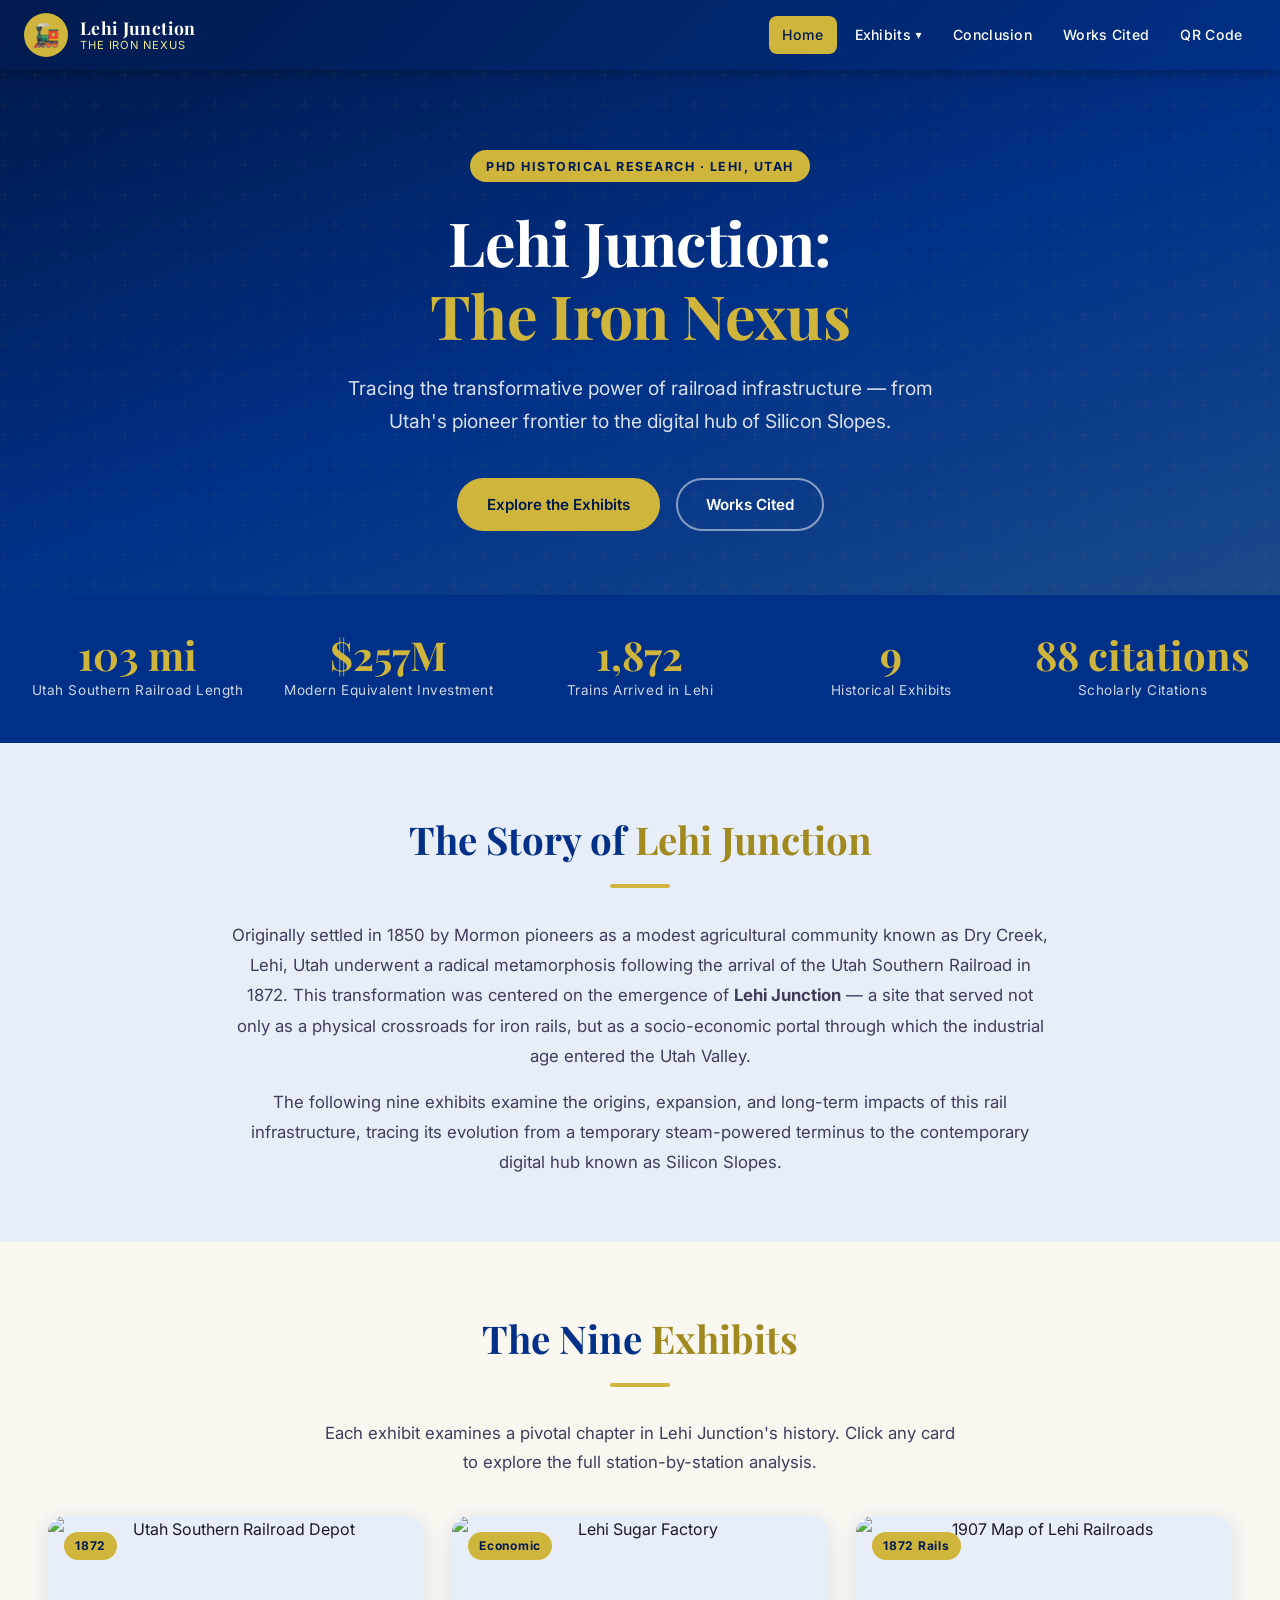
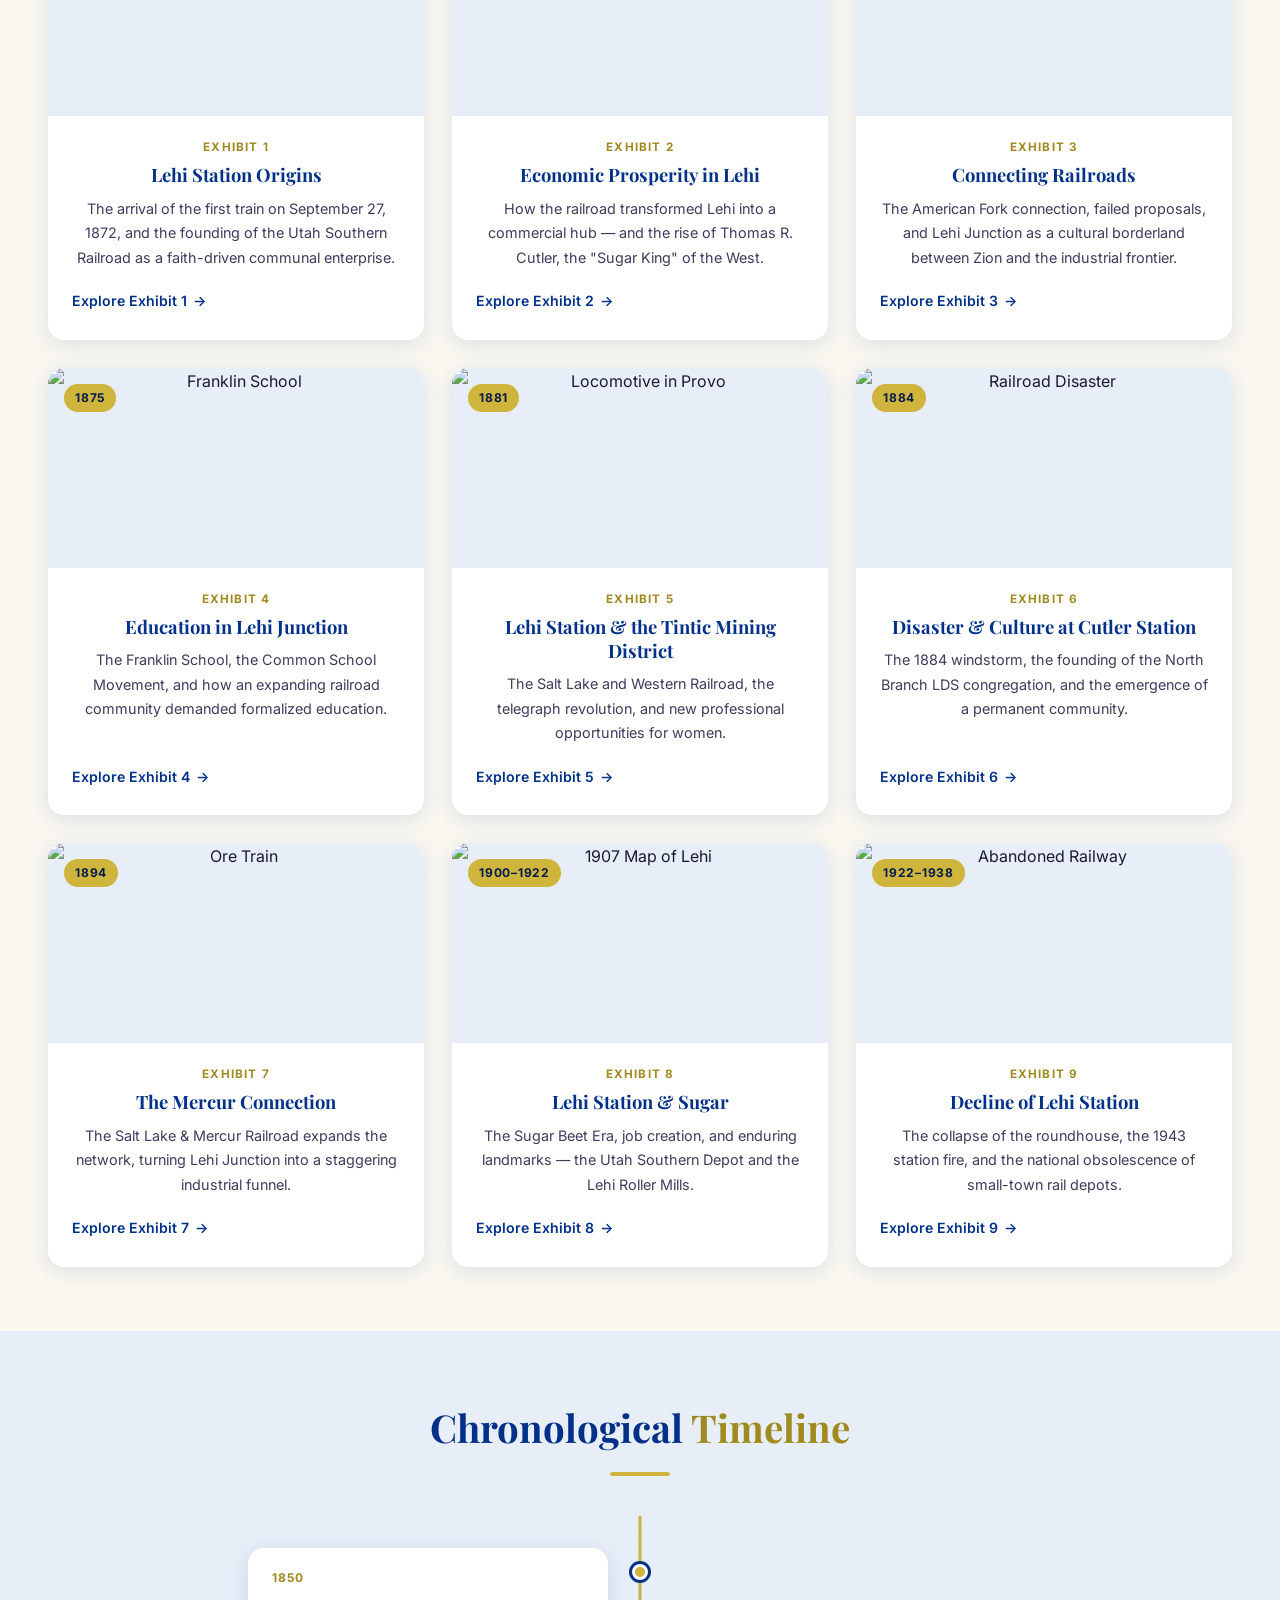
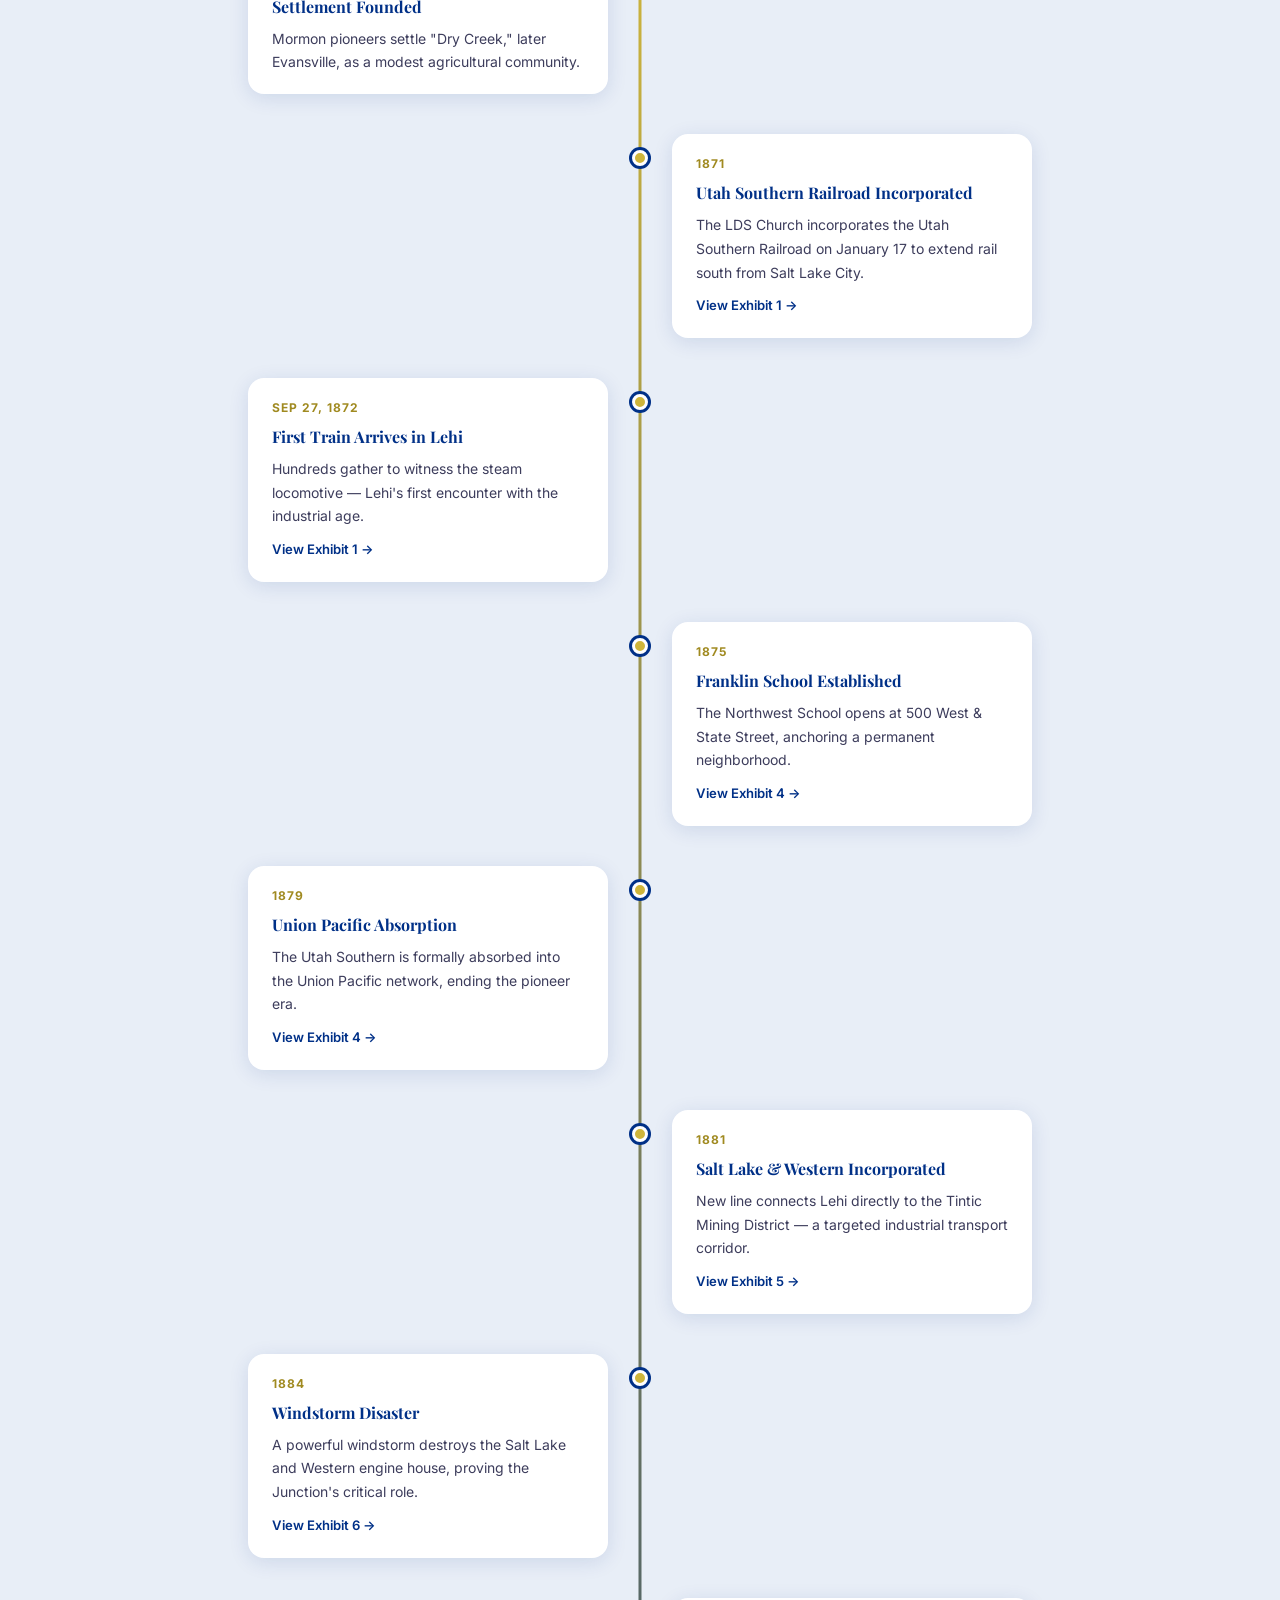
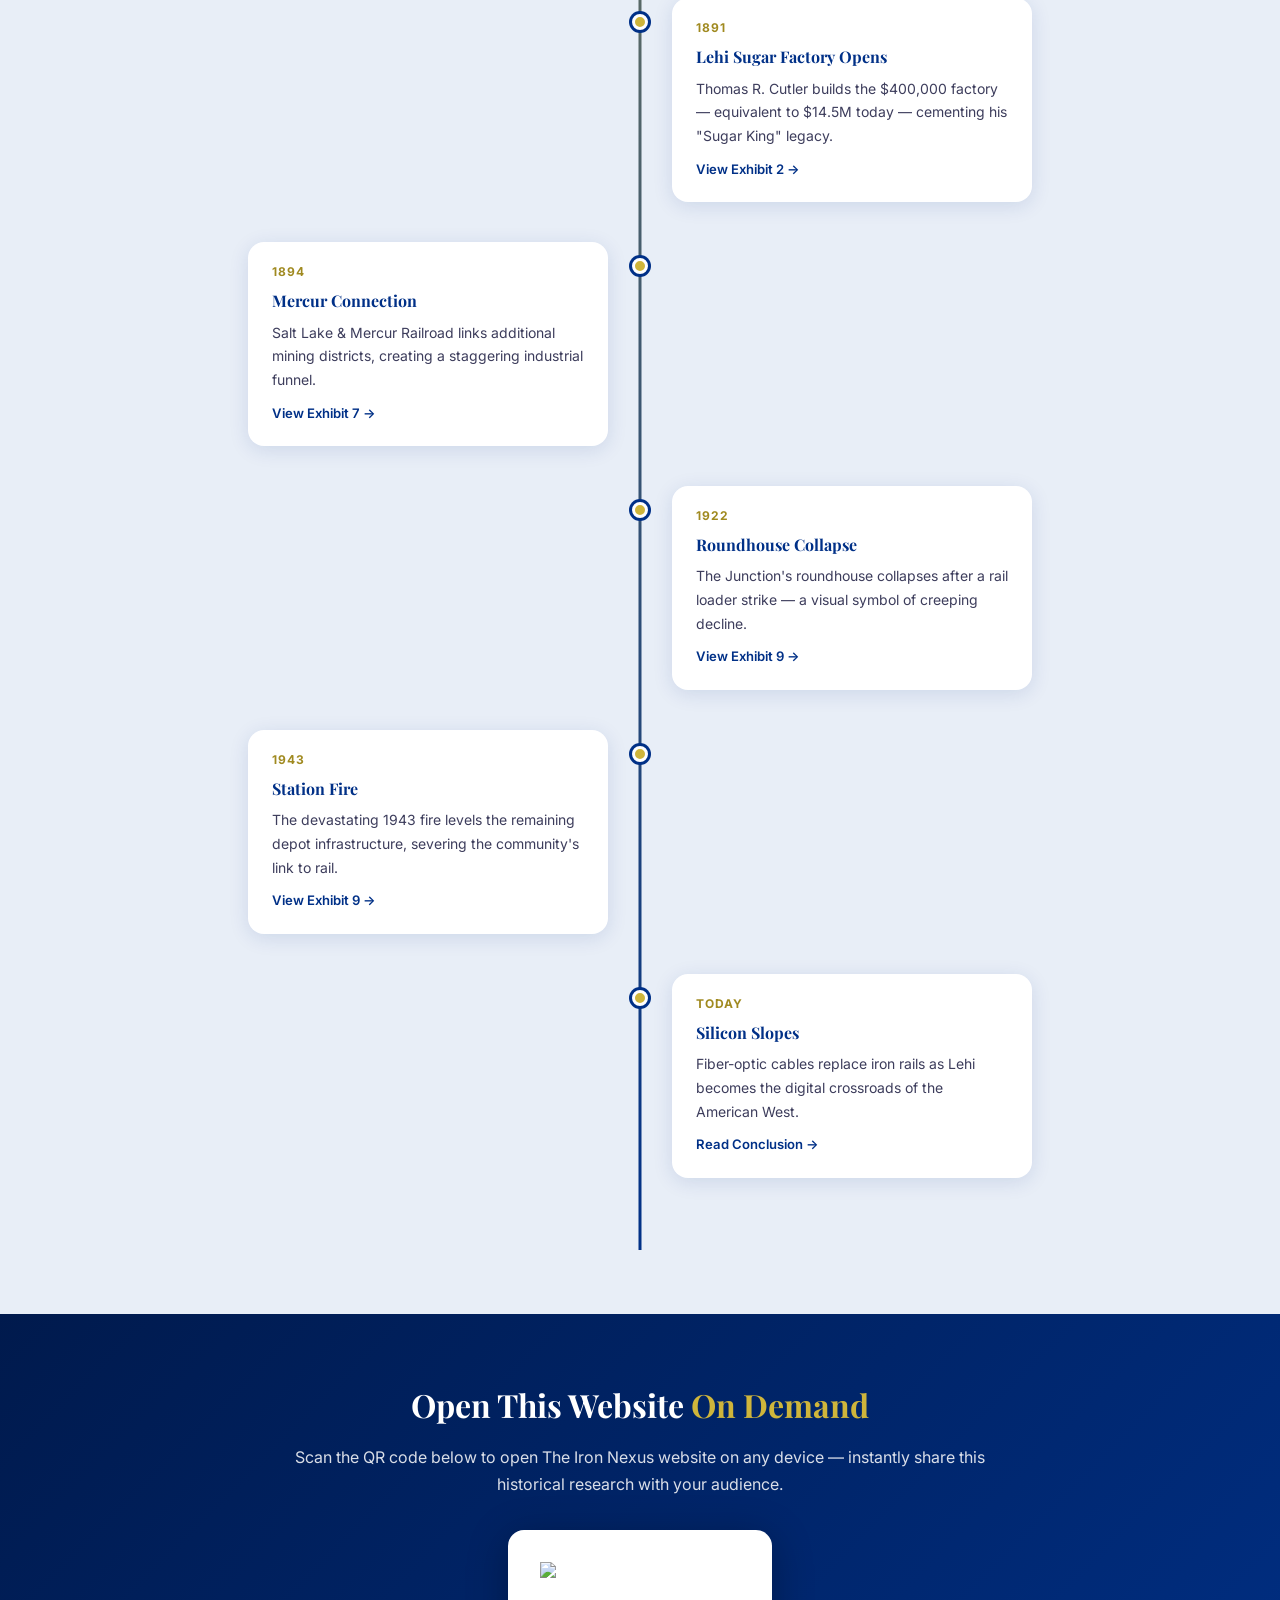
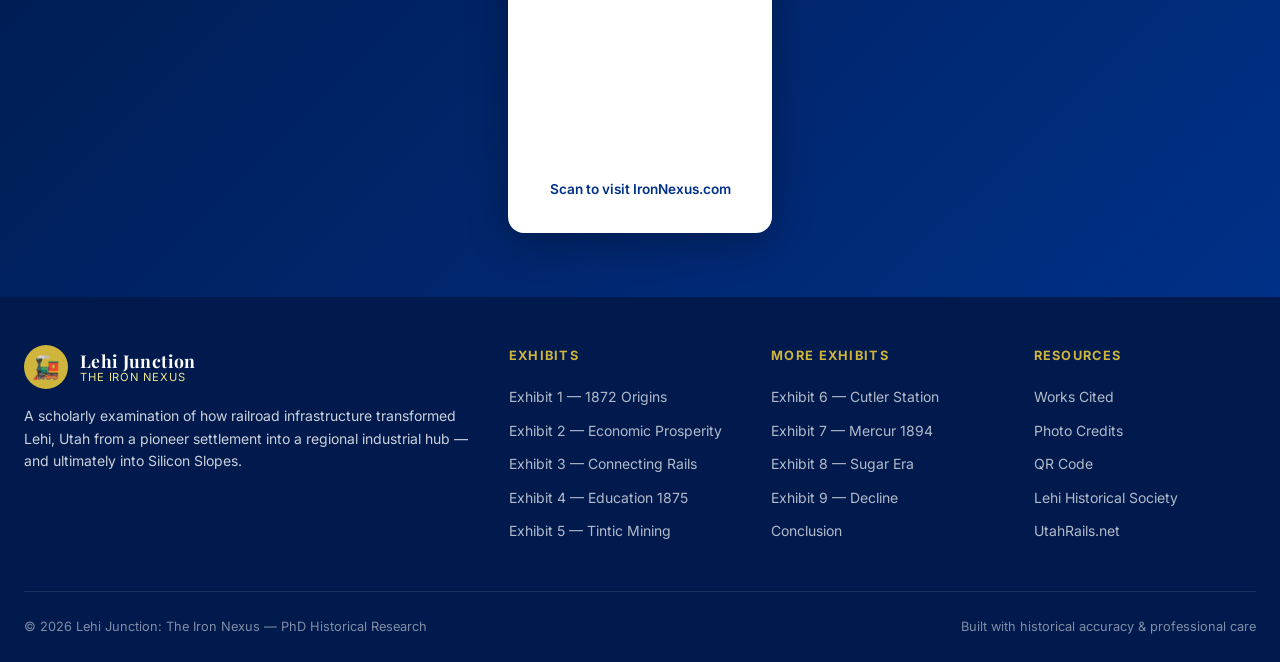
==== index.html @ 0d0f98c5 "Initial commit: Iron Nexus PhD website — Lehi Junction: The Iron Nexus" ====
<!DOCTYPE html>
<html lang="en">
<head>
  <meta charset="UTF-8" />
  <meta name="viewport" content="width=device-width, initial-scale=1.0" />
  <meta name="description" content="Lehi Junction: The Iron Nexus — A historical study of Lehi, Utah's railroad heritage and its transformation from frontier settlement to Silicon Slopes." />
  <meta property="og:title" content="Lehi Junction: The Iron Nexus" />
  <meta property="og:description" content="Exploring the transformative power of railroad infrastructure in the American West through the story of Lehi Junction, Utah." />
  <meta property="og:type" content="website" />
  <title>Lehi Junction: The Iron Nexus</title>
  <link rel="preconnect" href="https://fonts.googleapis.com" />
  <link rel="preconnect" href="https://fonts.gstatic.com" crossorigin />
  <link href="https://fonts.googleapis.com/css2?family=Playfair+Display:ital,wght@0,400;0,700;1,400&family=Inter:wght@400;500;600;700&display=swap" rel="stylesheet" />
  <link rel="stylesheet" href="css/styles.css" />
</head>
<body>
  <a class="skip-link" href="#main-content">Skip to main content</a>

  <!-- HEADER -->
  <header id="site-header" role="banner">
    <div class="header-inner">
      <a href="index.html" class="site-logo" aria-label="Iron Nexus Home">
        <div class="logo-icon">🚂</div>
        <div class="logo-text">
          <span class="logo-title">Lehi Junction</span>
          <span class="logo-sub">The Iron Nexus</span>
        </div>
      </a>
      <button class="menu-toggle" aria-label="Toggle navigation" aria-expanded="false" aria-controls="primary-nav">☰</button>
      <nav id="primary-nav" class="primary-nav" aria-label="Primary navigation">
        <a href="index.html">Home</a>
        <div class="nav-dropdown">
          <a href="#exhibits" aria-haspopup="true">Exhibits</a>
          <ul class="dropdown-menu" role="menu">
            <li role="menuitem"><a href="exhibit1.html">Exhibit 1 <span class="exhibit-year">1872</span></a></li>
            <li role="menuitem"><a href="exhibit2.html">Exhibit 2 <span class="exhibit-year">Economic</span></a></li>
            <li role="menuitem"><a href="exhibit3.html">Exhibit 3 <span class="exhibit-year">1872 Rails</span></a></li>
            <li role="menuitem"><a href="exhibit4.html">Exhibit 4 <span class="exhibit-year">1875</span></a></li>
            <li role="menuitem"><a href="exhibit5.html">Exhibit 5 <span class="exhibit-year">1881</span></a></li>
            <li role="menuitem"><a href="exhibit6.html">Exhibit 6 <span class="exhibit-year">1884</span></a></li>
            <li role="menuitem"><a href="exhibit7.html">Exhibit 7 <span class="exhibit-year">1894</span></a></li>
            <li role="menuitem"><a href="exhibit8.html">Exhibit 8 <span class="exhibit-year">1900</span></a></li>
            <li role="menuitem"><a href="exhibit9.html">Exhibit 9 <span class="exhibit-year">1922</span></a></li>
          </ul>
        </div>
        <a href="conclusion.html">Conclusion</a>
        <a href="works-cited.html">Works Cited</a>
        <a href="index.html#qr-section">QR Code</a>
      </nav>
    </div>
  </header>

  <!-- HERO -->
  <section class="hero" aria-label="Introduction">
    <div class="hero-inner">
      <span class="hero-eyebrow">PhD Historical Research · Lehi, Utah</span>
      <h1>Lehi Junction:<br/><span>The Iron Nexus</span></h1>
      <p class="hero-subtitle">Tracing the transformative power of railroad infrastructure — from Utah's pioneer frontier to the digital hub of Silicon Slopes.</p>
      <div class="hero-cta-group">
        <a href="#exhibits" class="btn btn-primary">Explore the Exhibits</a>
        <a href="works-cited.html" class="btn btn-outline">Works Cited</a>
      </div>
    </div>
  </section>

  <main id="main-content">

    <!-- STATS -->
    <div class="stats-bar" aria-label="Key facts">
      <div class="stats-grid">
        <div class="stat-item">
          <div class="stat-num" data-counter data-target="103" data-suffix=" mi">103 mi</div>
          <div class="stat-label">Utah Southern Railroad Length</div>
        </div>
        <div class="stat-item">
          <div class="stat-num" data-counter data-target="257" data-prefix="$" data-suffix="M">$257M</div>
          <div class="stat-label">Modern Equivalent Investment</div>
        </div>
        <div class="stat-item">
          <div class="stat-num" data-counter data-target="1872">1872</div>
          <div class="stat-label">Trains Arrived in Lehi</div>
        </div>
        <div class="stat-item">
          <div class="stat-num" data-counter data-target="9">9</div>
          <div class="stat-label">Historical Exhibits</div>
        </div>
        <div class="stat-item">
          <div class="stat-num" data-counter data-target="88" data-suffix=" citations">88</div>
          <div class="stat-label">Scholarly Citations</div>
        </div>
      </div>
    </div>

    <!-- INTRO -->
    <section class="section bg-blue-light">
      <div class="container">
        <div style="max-width:820px;margin:0 auto;text-align:center;">
          <div class="section-title">The Story of <span>Lehi Junction</span></div>
          <div class="gold-rule"></div>
          <p style="color:var(--text-mid);font-size:1.05rem;line-height:1.8;">
            Originally settled in 1850 by Mormon pioneers as a modest agricultural community known as Dry Creek, Lehi, Utah underwent a radical metamorphosis following the arrival of the Utah Southern Railroad in 1872. This transformation was centered on the emergence of <strong>Lehi Junction</strong> — a site that served not only as a physical crossroads for iron rails, but as a socio-economic portal through which the industrial age entered the Utah Valley.
          </p>
          <p style="color:var(--text-mid);font-size:1.05rem;line-height:1.8;margin-top:1rem;">
            The following nine exhibits examine the origins, expansion, and long-term impacts of this rail infrastructure, tracing its evolution from a temporary steam-powered terminus to the contemporary digital hub known as Silicon Slopes.
          </p>
        </div>
      </div>
    </section>

    <!-- EXHIBITS GRID -->
    <section class="section section-center" id="exhibits" aria-labelledby="exhibits-heading">
      <div class="container">
        <h2 class="section-title" id="exhibits-heading">The Nine <span>Exhibits</span></h2>
        <div class="gold-rule"></div>
        <p class="section-lead">Each exhibit examines a pivotal chapter in Lehi Junction's history. Click any card to explore the full station-by-station analysis.</p>
        <div class="exhibit-grid">

          <article class="exhibit-card">
            <div class="card-thumb">
              <img src="images/Utah_Southren_Rail_Depot.jpg" alt="Utah Southern Railroad Depot" loading="lazy" />
              <span class="card-year-badge">1872</span>
            </div>
            <div class="card-body">
              <div class="card-exhibit-num">Exhibit 1</div>
              <h3>Lehi Station Origins</h3>
              <p>The arrival of the first train on September 27, 1872, and the founding of the Utah Southern Railroad as a faith-driven communal enterprise.</p>
              <a href="exhibit1.html" class="card-link">Explore Exhibit 1</a>
            </div>
          </article>

          <article class="exhibit-card">
            <div class="card-thumb">
              <img src="images/exhibit2.jpg" alt="Lehi Sugar Factory" loading="lazy" />
              <span class="card-year-badge">Economic</span>
            </div>
            <div class="card-body">
              <div class="card-exhibit-num">Exhibit 2</div>
              <h3>Economic Prosperity in Lehi</h3>
              <p>How the railroad transformed Lehi into a commercial hub — and the rise of Thomas R. Cutler, the "Sugar King" of the West.</p>
              <a href="exhibit2.html" class="card-link">Explore Exhibit 2</a>
            </div>
          </article>

          <article class="exhibit-card">
            <div class="card-thumb">
              <img src="images/Lehi_1907_Sheet_02.jpg" alt="1907 Map of Lehi Railroads" loading="lazy" />
              <span class="card-year-badge">1872 Rails</span>
            </div>
            <div class="card-body">
              <div class="card-exhibit-num">Exhibit 3</div>
              <h3>Connecting Railroads</h3>
              <p>The American Fork connection, failed proposals, and Lehi Junction as a cultural borderland between Zion and the industrial frontier.</p>
              <a href="exhibit3.html" class="card-link">Explore Exhibit 3</a>
            </div>
          </article>

          <article class="exhibit-card">
            <div class="card-thumb">
              <img src="images/img20241107_13262849.jpg" alt="Franklin School" loading="lazy" />
              <span class="card-year-badge">1875</span>
            </div>
            <div class="card-body">
              <div class="card-exhibit-num">Exhibit 4</div>
              <h3>Education in Lehi Junction</h3>
              <p>The Franklin School, the Common School Movement, and how an expanding railroad community demanded formalized education.</p>
              <a href="exhibit4.html" class="card-link">Explore Exhibit 4</a>
            </div>
          </article>

          <article class="exhibit-card">
            <div class="card-thumb">
              <img src="images/cn-0295.jpg" alt="Locomotive in Provo" loading="lazy" />
              <span class="card-year-badge">1881</span>
            </div>
            <div class="card-body">
              <div class="card-exhibit-num">Exhibit 5</div>
              <h3>Lehi Station & the Tintic Mining District</h3>
              <p>The Salt Lake and Western Railroad, the telegraph revolution, and new professional opportunities for women.</p>
              <a href="exhibit5.html" class="card-link">Explore Exhibit 5</a>
            </div>
          </article>

          <article class="exhibit-card">
            <div class="card-thumb">
              <img src="images/Screenshot_20260416_161005_Keep Notes.jpg" alt="Railroad Disaster" loading="lazy" />
              <span class="card-year-badge">1884</span>
            </div>
            <div class="card-body">
              <div class="card-exhibit-num">Exhibit 6</div>
              <h3>Disaster & Culture at Cutler Station</h3>
              <p>The 1884 windstorm, the founding of the North Branch LDS congregation, and the emergence of a permanent community.</p>
              <a href="exhibit6.html" class="card-link">Explore Exhibit 6</a>
            </div>
          </article>

          <article class="exhibit-card">
            <div class="card-thumb">
              <img src="images/Picture25.jpeg" alt="Ore Train" loading="lazy" />
              <span class="card-year-badge">1894</span>
            </div>
            <div class="card-body">
              <div class="card-exhibit-num">Exhibit 7</div>
              <h3>The Mercur Connection</h3>
              <p>The Salt Lake & Mercur Railroad expands the network, turning Lehi Junction into a staggering industrial funnel.</p>
              <a href="exhibit7.html" class="card-link">Explore Exhibit 7</a>
            </div>
          </article>

          <article class="exhibit-card">
            <div class="card-thumb">
              <img src="images/Lehi_1907_Sheet_07.jpg" alt="1907 Map of Lehi" loading="lazy" />
              <span class="card-year-badge">1900–1922</span>
            </div>
            <div class="card-body">
              <div class="card-exhibit-num">Exhibit 8</div>
              <h3>Lehi Station & Sugar</h3>
              <p>The Sugar Beet Era, job creation, and enduring landmarks — the Utah Southern Depot and the Lehi Roller Mills.</p>
              <a href="exhibit8.html" class="card-link">Explore Exhibit 8</a>
            </div>
          </article>

          <article class="exhibit-card">
            <div class="card-thumb">
              <img src="images/Screenshot_20260416_161010_Keep Notes.jpg" alt="Abandoned Railway" loading="lazy" />
              <span class="card-year-badge">1922–1938</span>
            </div>
            <div class="card-body">
              <div class="card-exhibit-num">Exhibit 9</div>
              <h3>Decline of Lehi Station</h3>
              <p>The collapse of the roundhouse, the 1943 station fire, and the national obsolescence of small-town rail depots.</p>
              <a href="exhibit9.html" class="card-link">Explore Exhibit 9</a>
            </div>
          </article>

        </div>
      </div>
    </section>

    <!-- TIMELINE -->
    <section class="section bg-blue-light" aria-labelledby="timeline-heading">
      <div class="container">
        <h2 class="section-title section-center" id="timeline-heading">Chronological <span>Timeline</span></h2>
        <div class="gold-rule" style="margin:0.75rem auto 2.5rem;"></div>
        <div class="timeline">
          <div class="timeline-item">
            <div class="timeline-dot"></div>
            <div class="timeline-card">
              <div class="timeline-year">1850</div>
              <h4>Settlement Founded</h4>
              <p>Mormon pioneers settle "Dry Creek," later Evansville, as a modest agricultural community.</p>
            </div>
          </div>
          <div class="timeline-item">
            <div class="timeline-dot"></div>
            <div class="timeline-card">
              <div class="timeline-year">1871</div>
              <h4>Utah Southern Railroad Incorporated</h4>
              <p>The LDS Church incorporates the Utah Southern Railroad on January 17 to extend rail south from Salt Lake City.</p>
              <a href="exhibit1.html">View Exhibit 1 →</a>
            </div>
          </div>
          <div class="timeline-item">
            <div class="timeline-dot"></div>
            <div class="timeline-card">
              <div class="timeline-year">Sep 27, 1872</div>
              <h4>First Train Arrives in Lehi</h4>
              <p>Hundreds gather to witness the steam locomotive — Lehi's first encounter with the industrial age.</p>
              <a href="exhibit1.html">View Exhibit 1 →</a>
            </div>
          </div>
          <div class="timeline-item">
            <div class="timeline-dot"></div>
            <div class="timeline-card">
              <div class="timeline-year">1875</div>
              <h4>Franklin School Established</h4>
              <p>The Northwest School opens at 500 West &amp; State Street, anchoring a permanent neighborhood.</p>
              <a href="exhibit4.html">View Exhibit 4 →</a>
            </div>
          </div>
          <div class="timeline-item">
            <div class="timeline-dot"></div>
            <div class="timeline-card">
              <div class="timeline-year">1879</div>
              <h4>Union Pacific Absorption</h4>
              <p>The Utah Southern is formally absorbed into the Union Pacific network, ending the pioneer era.</p>
              <a href="exhibit4.html">View Exhibit 4 →</a>
            </div>
          </div>
          <div class="timeline-item">
            <div class="timeline-dot"></div>
            <div class="timeline-card">
              <div class="timeline-year">1881</div>
              <h4>Salt Lake &amp; Western Incorporated</h4>
              <p>New line connects Lehi directly to the Tintic Mining District — a targeted industrial transport corridor.</p>
              <a href="exhibit5.html">View Exhibit 5 →</a>
            </div>
          </div>
          <div class="timeline-item">
            <div class="timeline-dot"></div>
            <div class="timeline-card">
              <div class="timeline-year">1884</div>
              <h4>Windstorm Disaster</h4>
              <p>A powerful windstorm destroys the Salt Lake and Western engine house, proving the Junction's critical role.</p>
              <a href="exhibit6.html">View Exhibit 6 →</a>
            </div>
          </div>
          <div class="timeline-item">
            <div class="timeline-dot"></div>
            <div class="timeline-card">
              <div class="timeline-year">1891</div>
              <h4>Lehi Sugar Factory Opens</h4>
              <p>Thomas R. Cutler builds the $400,000 factory — equivalent to $14.5M today — cementing his "Sugar King" legacy.</p>
              <a href="exhibit2.html">View Exhibit 2 →</a>
            </div>
          </div>
          <div class="timeline-item">
            <div class="timeline-dot"></div>
            <div class="timeline-card">
              <div class="timeline-year">1894</div>
              <h4>Mercur Connection</h4>
              <p>Salt Lake &amp; Mercur Railroad links additional mining districts, creating a staggering industrial funnel.</p>
              <a href="exhibit7.html">View Exhibit 7 →</a>
            </div>
          </div>
          <div class="timeline-item">
            <div class="timeline-dot"></div>
            <div class="timeline-card">
              <div class="timeline-year">1922</div>
              <h4>Roundhouse Collapse</h4>
              <p>The Junction's roundhouse collapses after a rail loader strike — a visual symbol of creeping decline.</p>
              <a href="exhibit9.html">View Exhibit 9 →</a>
            </div>
          </div>
          <div class="timeline-item">
            <div class="timeline-dot"></div>
            <div class="timeline-card">
              <div class="timeline-year">1943</div>
              <h4>Station Fire</h4>
              <p>The devastating 1943 fire levels the remaining depot infrastructure, severing the community's link to rail.</p>
              <a href="exhibit9.html">View Exhibit 9 →</a>
            </div>
          </div>
          <div class="timeline-item">
            <div class="timeline-dot"></div>
            <div class="timeline-card">
              <div class="timeline-year">Today</div>
              <h4>Silicon Slopes</h4>
              <p>Fiber-optic cables replace iron rails as Lehi becomes the digital crossroads of the American West.</p>
              <a href="conclusion.html">Read Conclusion →</a>
            </div>
          </div>
        </div>
      </div>
    </section>

    <!-- QR CODE -->
    <section class="qr-section" id="qr-section" aria-labelledby="qr-heading">
      <div class="qr-inner">
        <h2 id="qr-heading">Open This Website <span>On Demand</span></h2>
        <p>Scan the QR code below to open The Iron Nexus website on any device — instantly share this historical research with your audience.</p>
        <div class="qr-box">
          <div id="qr-container" data-url="https://kendychae.github.io/iron-nexus/"></div>
          <p>Scan to visit IronNexus.com</p>
        </div>
      </div>
    </section>

  </main>

  <!-- FOOTER -->
  <footer id="site-footer" role="contentinfo">
    <div class="footer-inner">
      <div class="footer-grid">
        <div class="footer-brand">
          <a href="index.html" class="site-logo" aria-label="Iron Nexus Home">
            <div class="logo-icon">🚂</div>
            <div class="logo-text">
              <span class="logo-title">Lehi Junction</span>
              <span class="logo-sub">The Iron Nexus</span>
            </div>
          </a>
          <p>A scholarly examination of how railroad infrastructure transformed Lehi, Utah from a pioneer settlement into a regional industrial hub — and ultimately into Silicon Slopes.</p>
        </div>
        <div class="footer-col">
          <h5>Exhibits</h5>
          <ul>
            <li><a href="exhibit1.html">Exhibit 1 — 1872 Origins</a></li>
            <li><a href="exhibit2.html">Exhibit 2 — Economic Prosperity</a></li>
            <li><a href="exhibit3.html">Exhibit 3 — Connecting Rails</a></li>
            <li><a href="exhibit4.html">Exhibit 4 — Education 1875</a></li>
            <li><a href="exhibit5.html">Exhibit 5 — Tintic Mining</a></li>
          </ul>
        </div>
        <div class="footer-col">
          <h5>More Exhibits</h5>
          <ul>
            <li><a href="exhibit6.html">Exhibit 6 — Cutler Station</a></li>
            <li><a href="exhibit7.html">Exhibit 7 — Mercur 1894</a></li>
            <li><a href="exhibit8.html">Exhibit 8 — Sugar Era</a></li>
            <li><a href="exhibit9.html">Exhibit 9 — Decline</a></li>
            <li><a href="conclusion.html">Conclusion</a></li>
          </ul>
        </div>
        <div class="footer-col">
          <h5>Resources</h5>
          <ul>
            <li><a href="works-cited.html">Works Cited</a></li>
            <li><a href="works-cited.html#photo-credits">Photo Credits</a></li>
            <li><a href="index.html#qr-section">QR Code</a></li>
            <li><a href="https://www.lehihistory.org/" target="_blank" rel="noopener noreferrer">Lehi Historical Society</a></li>
            <li><a href="https://utahrails.net/" target="_blank" rel="noopener noreferrer">UtahRails.net</a></li>
          </ul>
        </div>
      </div>
      <div class="footer-bottom">
        <span>&copy; 2026 Lehi Junction: The Iron Nexus — PhD Historical Research</span>
        <span>Built with historical accuracy &amp; professional care</span>
      </div>
    </div>
  </footer>

  <script src="js/main.js"></script>
</body>
</html>
---- css/styles.css ----
/* ============================================================
   Iron Nexus — Lehi Junction Historical Website
   Color Theme: Blue (#003087) & Gold (#CFB53B)
   ============================================================ */

:root {
  --blue-primary: #003087;
  --blue-dark: #001a4d;
  --blue-mid: #1a4a8a;
  --blue-light: #e8eef7;
  --gold-primary: #CFB53B;
  --gold-light: #f0e68c;
  --gold-dark: #a08a20;
  --white: #ffffff;
  --off-white: #f9f7f0;
  --text-dark: #1a1a2e;
  --text-mid: #3d3d5c;
  --border: #ddd;
  --shadow: 0 4px 20px rgba(0, 48, 135, 0.12);
  --shadow-hover: 0 8px 32px rgba(0, 48, 135, 0.22);
  --radius: 8px;
  --radius-lg: 16px;
  --transition: all 0.3s ease;
  --font-serif: 'Playfair Display', 'Georgia', serif;
  --font-sans: 'Inter', 'Segoe UI', system-ui, sans-serif;
}

/* ── Reset & Base ── */
*, *::before, *::after { box-sizing: border-box; margin: 0; padding: 0; }

html { scroll-behavior: smooth; font-size: 16px; }

body {
  font-family: var(--font-sans);
  color: var(--text-dark);
  background: var(--off-white);
  line-height: 1.7;
  min-height: 100vh;
  display: flex;
  flex-direction: column;
}

img { max-width: 100%; height: auto; display: block; }
a { color: var(--blue-primary); text-decoration: none; transition: var(--transition); }
a:hover { color: var(--gold-dark); }
ul { list-style: none; }

/* ── Skip to Content ── */
.skip-link {
  position: absolute;
  top: -100%;
  left: 1rem;
  background: var(--gold-primary);
  color: var(--blue-dark);
  padding: 0.5rem 1rem;
  border-radius: var(--radius);
  font-weight: 700;
  z-index: 9999;
  transition: top 0.2s;
}
.skip-link:focus { top: 1rem; }

/* ── Header / Nav ── */
#site-header {
  background: linear-gradient(135deg, var(--blue-dark) 0%, var(--blue-primary) 100%);
  color: var(--white);
  position: sticky;
  top: 0;
  z-index: 1000;
  box-shadow: 0 2px 12px rgba(0,0,0,0.3);
}

.header-inner {
  max-width: 1280px;
  margin: 0 auto;
  padding: 0 1.5rem;
  display: flex;
  align-items: center;
  justify-content: space-between;
  height: 70px;
}

.site-logo {
  display: flex;
  align-items: center;
  gap: 0.75rem;
  text-decoration: none;
}
.site-logo .logo-icon {
  width: 44px;
  height: 44px;
  background: var(--gold-primary);
  border-radius: 50%;
  display: flex;
  align-items: center;
  justify-content: center;
  font-size: 1.4rem;
  flex-shrink: 0;
}
.site-logo .logo-text {
  display: flex;
  flex-direction: column;
  line-height: 1.15;
}
.site-logo .logo-title {
  font-family: var(--font-serif);
  font-size: 1.1rem;
  font-weight: 700;
  color: var(--white);
  letter-spacing: 0.02em;
}
.site-logo .logo-sub {
  font-size: 0.7rem;
  color: var(--gold-light);
  letter-spacing: 0.08em;
  text-transform: uppercase;
}

/* Desktop Nav */
.primary-nav { display: flex; align-items: center; gap: 0.25rem; }
.primary-nav a {
  color: var(--white);
  padding: 0.45rem 0.85rem;
  border-radius: var(--radius);
  font-size: 0.88rem;
  font-weight: 500;
  letter-spacing: 0.02em;
  transition: var(--transition);
  white-space: nowrap;
}
.primary-nav a:hover,
.primary-nav a.active {
  background: var(--gold-primary);
  color: var(--blue-dark);
}

/* Exhibits Dropdown */
.nav-dropdown { position: relative; }
.nav-dropdown > a {
  display: flex;
  align-items: center;
  gap: 0.3rem;
}
.nav-dropdown > a::after {
  content: '▾';
  font-size: 0.75rem;
}
.dropdown-menu {
  display: none;
  position: absolute;
  top: calc(100% + 0.5rem);
  left: 0;
  background: var(--blue-dark);
  border: 1px solid var(--gold-primary);
  border-radius: var(--radius);
  min-width: 260px;
  padding: 0.5rem 0;
  box-shadow: var(--shadow-hover);
  z-index: 200;
}
.nav-dropdown:hover .dropdown-menu,
.nav-dropdown:focus-within .dropdown-menu { display: block; }
.dropdown-menu a {
  display: block;
  padding: 0.55rem 1.2rem;
  font-size: 0.85rem;
  border-radius: 0;
  color: var(--white);
}
.dropdown-menu a:hover {
  background: var(--gold-primary);
  color: var(--blue-dark);
}
.dropdown-menu .exhibit-year {
  color: var(--gold-light);
  font-size: 0.75rem;
  margin-left: 0.4rem;
}

/* Mobile Menu Toggle */
.menu-toggle {
  display: none;
  background: none;
  border: 2px solid var(--gold-primary);
  color: var(--white);
  padding: 0.4rem 0.7rem;
  border-radius: var(--radius);
  cursor: pointer;
  font-size: 1.3rem;
  line-height: 1;
}

/* ── Hero ── */
.hero {
  background: linear-gradient(160deg, var(--blue-dark) 0%, var(--blue-primary) 50%, var(--blue-mid) 100%);
  color: var(--white);
  padding: 5rem 1.5rem 4rem;
  text-align: center;
  position: relative;
  overflow: hidden;
}
.hero::before {
  content: '';
  position: absolute;
  inset: 0;
  background: url("data:image/svg+xml,%3Csvg width='60' height='60' viewBox='0 0 60 60' xmlns='http://www.w3.org/2000/svg'%3E%3Cg fill='none' fill-rule='evenodd'%3E%3Cg fill='%23CFB53B' fill-opacity='0.04'%3E%3Cpath d='M36 34v-4h-2v4h-4v2h4v4h2v-4h4v-2h-4zm0-30V0h-2v4h-4v2h4v4h2V6h4V4h-4zM6 34v-4H4v4H0v2h4v4h2v-4h4v-2H6zM6 4V0H4v4H0v2h4v4h2V6h4V4H6z'/%3E%3C/g%3E%3C/g%3E%3C/svg%3E");
}
.hero-inner { max-width: 880px; margin: 0 auto; position: relative; }
.hero-eyebrow {
  display: inline-block;
  background: var(--gold-primary);
  color: var(--blue-dark);
  font-size: 0.78rem;
  font-weight: 700;
  letter-spacing: 0.12em;
  text-transform: uppercase;
  padding: 0.35rem 1rem;
  border-radius: 100px;
  margin-bottom: 1.5rem;
}
.hero h1 {
  font-family: var(--font-serif);
  font-size: clamp(2.2rem, 5vw, 3.8rem);
  font-weight: 700;
  line-height: 1.2;
  margin-bottom: 1.25rem;
  letter-spacing: -0.01em;
}
.hero h1 span { color: var(--gold-primary); }
.hero-subtitle {
  font-size: clamp(1rem, 2vw, 1.2rem);
  color: rgba(255,255,255,0.85);
  max-width: 640px;
  margin: 0 auto 2.5rem;
}
.hero-cta-group { display: flex; gap: 1rem; justify-content: center; flex-wrap: wrap; }
.btn {
  display: inline-flex;
  align-items: center;
  gap: 0.5rem;
  padding: 0.75rem 1.75rem;
  border-radius: 100px;
  font-size: 0.95rem;
  font-weight: 600;
  cursor: pointer;
  border: 2px solid transparent;
  transition: var(--transition);
  text-decoration: none;
}
.btn-primary {
  background: var(--gold-primary);
  color: var(--blue-dark);
  border-color: var(--gold-primary);
}
.btn-primary:hover {
  background: var(--gold-dark);
  border-color: var(--gold-dark);
  color: var(--white);
  transform: translateY(-2px);
  box-shadow: 0 6px 20px rgba(207,181,59,0.4);
}
.btn-outline {
  background: transparent;
  color: var(--white);
  border-color: rgba(255,255,255,0.5);
}
.btn-outline:hover {
  background: rgba(255,255,255,0.1);
  border-color: var(--white);
  color: var(--white);
  transform: translateY(-2px);
}

/* ── Page Banner (inner pages) ── */
.page-banner {
  background: linear-gradient(135deg, var(--blue-dark) 0%, var(--blue-primary) 100%);
  color: var(--white);
  padding: 3rem 1.5rem;
  text-align: center;
}
.page-banner .banner-eyebrow {
  display: inline-block;
  background: var(--gold-primary);
  color: var(--blue-dark);
  font-size: 0.75rem;
  font-weight: 700;
  letter-spacing: 0.12em;
  text-transform: uppercase;
  padding: 0.3rem 0.9rem;
  border-radius: 100px;
  margin-bottom: 1rem;
}
.page-banner h1 {
  font-family: var(--font-serif);
  font-size: clamp(1.8rem, 4vw, 2.8rem);
  font-weight: 700;
  margin-bottom: 0.75rem;
}
.page-banner h1 span { color: var(--gold-primary); }
.page-banner p {
  color: rgba(255,255,255,0.85);
  font-size: 1.05rem;
  max-width: 600px;
  margin: 0 auto;
}

/* ── Breadcrumb ── */
.breadcrumb {
  background: var(--blue-light);
  border-bottom: 1px solid var(--border);
  padding: 0.6rem 1.5rem;
}
.breadcrumb ol {
  max-width: 1280px;
  margin: 0 auto;
  display: flex;
  align-items: center;
  gap: 0.5rem;
  flex-wrap: wrap;
  list-style: none;
  font-size: 0.85rem;
}
.breadcrumb li + li::before { content: '›'; color: var(--text-mid); margin-right: 0.5rem; }
.breadcrumb a { color: var(--blue-primary); }
.breadcrumb span { color: var(--text-mid); }

/* ── Main Content ── */
main { flex: 1; }
.container {
  max-width: 1280px;
  margin: 0 auto;
  padding: 0 1.5rem;
}
.section { padding: 4rem 1.5rem; }
.section-center { text-align: center; }
.section-title {
  font-family: var(--font-serif);
  font-size: clamp(1.6rem, 3vw, 2.4rem);
  font-weight: 700;
  color: var(--blue-primary);
  margin-bottom: 0.5rem;
}
.section-title span { color: var(--gold-dark); }
.section-lead {
  color: var(--text-mid);
  font-size: 1.05rem;
  max-width: 640px;
  margin: 0 auto 2.5rem;
}
.gold-rule {
  width: 60px;
  height: 4px;
  background: var(--gold-primary);
  border-radius: 2px;
  margin: 0.75rem auto 2rem;
}

/* ── Exhibit Grid (Home) ── */
.exhibit-grid {
  display: grid;
  grid-template-columns: repeat(auto-fill, minmax(300px, 1fr));
  gap: 1.75rem;
  max-width: 1280px;
  margin: 0 auto;
}
.exhibit-card {
  background: var(--white);
  border-radius: var(--radius-lg);
  overflow: hidden;
  box-shadow: var(--shadow);
  transition: var(--transition);
  display: flex;
  flex-direction: column;
}
.exhibit-card:hover {
  transform: translateY(-5px);
  box-shadow: var(--shadow-hover);
}
.card-thumb {
  height: 200px;
  overflow: hidden;
  background: var(--blue-light);
  position: relative;
}
.card-thumb img {
  width: 100%;
  height: 100%;
  object-fit: cover;
  transition: transform 0.4s ease;
}
.exhibit-card:hover .card-thumb img { transform: scale(1.05); }
.card-thumb .card-year-badge {
  position: absolute;
  top: 1rem;
  left: 1rem;
  background: var(--gold-primary);
  color: var(--blue-dark);
  font-size: 0.75rem;
  font-weight: 700;
  padding: 0.25rem 0.7rem;
  border-radius: 100px;
  letter-spacing: 0.06em;
}
.card-thumb .card-no-img {
  width: 100%;
  height: 100%;
  display: flex;
  align-items: center;
  justify-content: center;
  font-size: 3rem;
  color: var(--blue-primary);
  opacity: 0.35;
}
.card-body {
  padding: 1.4rem 1.5rem;
  flex: 1;
  display: flex;
  flex-direction: column;
}
.card-exhibit-num {
  font-size: 0.73rem;
  font-weight: 700;
  letter-spacing: 0.1em;
  text-transform: uppercase;
  color: var(--gold-dark);
  margin-bottom: 0.3rem;
}
.card-body h3 {
  font-family: var(--font-serif);
  font-size: 1.15rem;
  color: var(--blue-primary);
  margin-bottom: 0.6rem;
  line-height: 1.3;
}
.card-body p {
  font-size: 0.9rem;
  color: var(--text-mid);
  flex: 1;
  margin-bottom: 1.2rem;
}
.card-link {
  display: inline-flex;
  align-items: center;
  gap: 0.4rem;
  font-size: 0.88rem;
  font-weight: 600;
  color: var(--blue-primary);
  border-bottom: 2px solid transparent;
  padding-bottom: 2px;
  transition: var(--transition);
  align-self: flex-start;
}
.card-link:hover {
  color: var(--gold-dark);
  border-color: var(--gold-primary);
}
.card-link::after { content: '→'; }

/* ── Exhibit Page Layout ── */
.exhibit-layout {
  display: grid;
  grid-template-columns: 1fr 300px;
  gap: 2.5rem;
  max-width: 1280px;
  margin: 0 auto;
  padding: 3rem 1.5rem;
}
.exhibit-content {}
.exhibit-sidebar {}

/* Stations */
.station {
  margin-bottom: 3rem;
  padding-bottom: 3rem;
  border-bottom: 1px solid var(--border);
}
.station:last-child { border-bottom: none; }
.station-label {
  display: inline-flex;
  align-items: center;
  gap: 0.5rem;
  background: var(--blue-primary);
  color: var(--white);
  font-size: 0.75rem;
  font-weight: 700;
  letter-spacing: 0.1em;
  text-transform: uppercase;
  padding: 0.3rem 0.9rem;
  border-radius: 100px;
  margin-bottom: 0.75rem;
}
.station h2 {
  font-family: var(--font-serif);
  font-size: clamp(1.4rem, 2.5vw, 2rem);
  color: var(--blue-primary);
  margin-bottom: 1rem;
  line-height: 1.25;
}
.station h2 span { color: var(--gold-dark); }
.station p { margin-bottom: 1rem; color: var(--text-mid); }
.station p:last-child { margin-bottom: 0; }

/* Pull Quote */
.pull-quote {
  border-left: 5px solid var(--gold-primary);
  background: var(--blue-light);
  padding: 1.25rem 1.5rem;
  border-radius: 0 var(--radius) var(--radius) 0;
  margin: 1.5rem 0;
  font-family: var(--font-serif);
  font-size: 1.05rem;
  color: var(--blue-dark);
  font-style: italic;
}

/* Exhibit Images */
.exhibit-figure {
  margin: 1.75rem 0;
  background: var(--white);
  border-radius: var(--radius-lg);
  overflow: hidden;
  box-shadow: var(--shadow);
}
.exhibit-figure img {
  width: 100%;
  height: auto;
  max-height: 480px;
  object-fit: cover;
}
.exhibit-figure figcaption {
  padding: 0.85rem 1.2rem;
  font-size: 0.85rem;
  color: var(--text-mid);
  border-top: 1px solid var(--border);
  background: var(--off-white);
  font-style: italic;
}
.exhibit-figure figcaption strong {
  color: var(--blue-primary);
  font-style: normal;
}

/* Two-column figure row */
.figure-row {
  display: grid;
  grid-template-columns: 1fr 1fr;
  gap: 1.25rem;
  margin: 1.75rem 0;
}

/* Footnote references */
sup a {
  font-size: 0.7rem;
  color: var(--gold-dark);
  font-weight: 600;
}
sup a:hover { color: var(--blue-primary); }

/* ── Sidebar ── */
.sidebar-card {
  background: var(--white);
  border-radius: var(--radius-lg);
  padding: 1.5rem;
  box-shadow: var(--shadow);
  margin-bottom: 1.5rem;
}
.sidebar-card h4 {
  font-family: var(--font-serif);
  font-size: 1rem;
  color: var(--blue-primary);
  margin-bottom: 1rem;
  padding-bottom: 0.5rem;
  border-bottom: 2px solid var(--gold-primary);
}
.sidebar-nav-list li { margin-bottom: 0.35rem; }
.sidebar-nav-list a {
  font-size: 0.875rem;
  color: var(--text-mid);
  display: flex;
  align-items: center;
  gap: 0.4rem;
  padding: 0.3rem 0;
  transition: var(--transition);
}
.sidebar-nav-list a:hover { color: var(--blue-primary); padding-left: 0.3rem; }
.sidebar-nav-list a.current { color: var(--gold-dark); font-weight: 600; }
.sidebar-nav-list a .s-year {
  font-size: 0.72rem;
  color: var(--gold-dark);
  margin-left: auto;
}

/* ── QR Code Section ── */
.qr-section {
  background: linear-gradient(135deg, var(--blue-dark) 0%, var(--blue-primary) 100%);
  color: var(--white);
  padding: 4rem 1.5rem;
  text-align: center;
}
.qr-inner { max-width: 700px; margin: 0 auto; }
.qr-section h2 {
  font-family: var(--font-serif);
  font-size: 2rem;
  margin-bottom: 0.75rem;
}
.qr-section h2 span { color: var(--gold-primary); }
.qr-section p {
  color: rgba(255,255,255,0.85);
  margin-bottom: 2rem;
  font-size: 1rem;
}
.qr-box {
  display: inline-flex;
  flex-direction: column;
  align-items: center;
  gap: 1rem;
  background: var(--white);
  padding: 2rem;
  border-radius: var(--radius-lg);
  box-shadow: 0 8px 40px rgba(0,0,0,0.3);
}
.qr-box img { width: 200px; height: 200px; }
.qr-box p {
  color: var(--blue-primary);
  font-size: 0.85rem;
  font-weight: 600;
  margin: 0;
}

/* ── Timeline (Home page) ── */
.timeline {
  position: relative;
  max-width: 900px;
  margin: 0 auto;
  padding: 2rem 0;
}
.timeline::before {
  content: '';
  position: absolute;
  left: 50%;
  top: 0;
  bottom: 0;
  width: 3px;
  background: linear-gradient(to bottom, var(--gold-primary), var(--blue-primary));
  transform: translateX(-50%);
}
.timeline-item {
  display: flex;
  justify-content: flex-end;
  padding-right: calc(50% + 2rem);
  margin-bottom: 2.5rem;
  position: relative;
}
.timeline-item:nth-child(even) {
  justify-content: flex-start;
  padding-right: 0;
  padding-left: calc(50% + 2rem);
}
.timeline-dot {
  position: absolute;
  left: 50%;
  top: 1rem;
  transform: translateX(-50%);
  width: 16px;
  height: 16px;
  background: var(--gold-primary);
  border: 3px solid var(--white);
  border-radius: 50%;
  box-shadow: 0 0 0 3px var(--blue-primary);
  z-index: 1;
}
.timeline-card {
  background: var(--white);
  border-radius: var(--radius-lg);
  padding: 1.25rem 1.5rem;
  box-shadow: var(--shadow);
  max-width: 360px;
  transition: var(--transition);
}
.timeline-card:hover { box-shadow: var(--shadow-hover); transform: scale(1.02); }
.timeline-year {
  font-size: 0.75rem;
  font-weight: 700;
  letter-spacing: 0.08em;
  color: var(--gold-dark);
  text-transform: uppercase;
  margin-bottom: 0.3rem;
}
.timeline-card h4 {
  font-family: var(--font-serif);
  font-size: 1rem;
  color: var(--blue-primary);
  margin-bottom: 0.4rem;
}
.timeline-card p { font-size: 0.875rem; color: var(--text-mid); }
.timeline-card a {
  font-size: 0.82rem;
  font-weight: 600;
  color: var(--blue-primary);
  display: inline-flex;
  align-items: center;
  gap: 0.3rem;
  margin-top: 0.6rem;
}
.timeline-card a:hover { color: var(--gold-dark); }

/* ── Stats Bar ── */
.stats-bar {
  background: var(--blue-primary);
  color: var(--white);
  padding: 2.5rem 1.5rem;
}
.stats-grid {
  max-width: 1280px;
  margin: 0 auto;
  display: grid;
  grid-template-columns: repeat(auto-fit, minmax(160px, 1fr));
  gap: 1.5rem;
  text-align: center;
}
.stat-item {}
.stat-num {
  font-family: var(--font-serif);
  font-size: 2.5rem;
  font-weight: 700;
  color: var(--gold-primary);
  line-height: 1;
  margin-bottom: 0.25rem;
}
.stat-label { font-size: 0.85rem; color: rgba(255,255,255,0.8); letter-spacing: 0.04em; }

/* ── Works Cited ── */
.works-cited-section {
  max-width: 1280px;
  margin: 0 auto 2rem;
  padding: 0 1.5rem;
}
.works-cited-section .section-heading {
  font-family: var(--font-serif);
  font-size: 2rem;
  color: var(--blue-primary);
  margin-bottom: 1.5rem;
  padding-bottom: 0.5rem;
  border-bottom: 3px solid var(--gold-primary);
}
.citation-card {
  background: var(--white);
  border-radius: var(--radius);
  padding: 1.25rem 1.5rem;
  box-shadow: var(--shadow);
  border-left: 4px solid var(--gold-primary);
  font-size: 0.88rem;
  color: var(--text-mid);
  line-height: 1.6;
}
.citation-card h4 {
  font-size: 0.95rem;
  font-weight: 700;
  color: var(--blue-primary);
  margin-bottom: 0.4rem;
  border: none;
  padding: 0;
}
.citation-card p { margin: 0; }
.footnotes-list {
  max-width: 960px;
  margin: 0 auto;
  padding-left: 1.5rem;
  columns: 2;
  column-gap: 2.5rem;
}
.footnotes-list li {
  font-size: 0.83rem;
  color: var(--text-mid);
  line-height: 1.6;
  margin-bottom: 0.5rem;
  break-inside: avoid;
}
.works-cited-grid {
  display: grid;
  grid-template-columns: repeat(auto-fill, minmax(340px, 1fr));
  gap: 1.5rem;
  max-width: 1280px;
  margin: 0 auto;
}
.citation-entry {
  background: var(--white);
  border-radius: var(--radius);
  padding: 1.25rem 1.5rem;
  box-shadow: var(--shadow);
  border-left: 4px solid var(--gold-primary);
  font-size: 0.88rem;
  color: var(--text-mid);
  line-height: 1.6;
}
.citation-entry .cite-num {
  display: inline-block;
  background: var(--blue-primary);
  color: var(--white);
  font-size: 0.72rem;
  font-weight: 700;
  padding: 0.15rem 0.5rem;
  border-radius: 4px;
  margin-bottom: 0.5rem;
}
.citation-entry a { color: var(--blue-primary); word-break: break-all; }
.photo-credit-list {
  max-width: 1280px;
  margin: 0 auto;
  columns: 2;
  column-gap: 2rem;
}
.photo-credit-list li {
  font-size: 0.85rem;
  color: var(--text-mid);
  margin-bottom: 0.75rem;
  break-inside: avoid;
  padding-left: 1rem;
  border-left: 3px solid var(--gold-primary);
}

/* ── Exhibit Navigation (prev/next) ── */
.exhibit-pagination {
  display: flex;
  justify-content: space-between;
  gap: 1rem;
  padding: 2.5rem 1.5rem;
  max-width: 1280px;
  margin: 0 auto;
  border-top: 1px solid var(--border);
}
.exhibit-pagination a {
  display: flex;
  align-items: center;
  gap: 0.6rem;
  background: var(--white);
  border: 2px solid var(--border);
  border-radius: var(--radius-lg);
  padding: 1rem 1.5rem;
  font-size: 0.9rem;
  font-weight: 600;
  color: var(--blue-primary);
  transition: var(--transition);
  flex: 1;
  max-width: 48%;
}
.exhibit-pagination a:hover {
  border-color: var(--gold-primary);
  background: var(--blue-light);
  transform: translateY(-2px);
}
.exhibit-pagination a.next { justify-content: flex-end; text-align: right; }
.exhibit-pagination .pag-label { font-size: 0.72rem; color: var(--text-mid); display: block; }
.exhibit-pagination .pag-title { font-family: var(--font-serif); display: block; }

/* ── Footer ── */
#site-footer {
  background: var(--blue-dark);
  color: rgba(255,255,255,0.8);
  padding: 3rem 1.5rem 1.5rem;
}
.footer-inner {
  max-width: 1280px;
  margin: 0 auto;
}
.footer-grid {
  display: grid;
  grid-template-columns: 2fr 1fr 1fr 1fr;
  gap: 2.5rem;
  margin-bottom: 2.5rem;
}
.footer-brand .site-logo { margin-bottom: 1rem; }
.footer-brand p { font-size: 0.875rem; line-height: 1.6; }
.footer-col h5 {
  color: var(--gold-primary);
  font-size: 0.8rem;
  font-weight: 700;
  letter-spacing: 0.1em;
  text-transform: uppercase;
  margin-bottom: 1rem;
}
.footer-col ul li { margin-bottom: 0.4rem; }
.footer-col a {
  color: rgba(255,255,255,0.7);
  font-size: 0.875rem;
  transition: var(--transition);
}
.footer-col a:hover { color: var(--gold-primary); }
.footer-bottom {
  border-top: 1px solid rgba(255,255,255,0.1);
  padding-top: 1.5rem;
  display: flex;
  justify-content: space-between;
  align-items: center;
  flex-wrap: wrap;
  gap: 0.75rem;
  font-size: 0.8rem;
  color: rgba(255,255,255,0.5);
}
.footer-bottom a { color: var(--gold-primary); }

/* ── Utility ── */
.text-gold { color: var(--gold-primary); }
.text-blue { color: var(--blue-primary); }
.bg-blue-light { background: var(--blue-light); }
.visually-hidden { position: absolute; width: 1px; height: 1px; overflow: hidden; clip: rect(0,0,0,0); }
.fade-in { animation: fadeIn 0.6s ease both; }
@keyframes fadeIn { from { opacity: 0; transform: translateY(16px); } to { opacity: 1; transform: none; } }

/* ── Responsive ── */
@media (max-width: 1024px) {
  .exhibit-layout { grid-template-columns: 1fr; }
  .exhibit-sidebar { order: -1; }
  .timeline::before { left: 1.5rem; }
  .timeline-item,
  .timeline-item:nth-child(even) {
    justify-content: flex-start;
    padding-right: 0;
    padding-left: 4.5rem;
  }
  .timeline-dot { left: 1.5rem; }
  .timeline-card { max-width: 100%; }
  .footer-grid { grid-template-columns: 1fr 1fr; }
}
@media (max-width: 768px) {
  .primary-nav { display: none; flex-direction: column; position: absolute; top: 70px; left: 0; right: 0; background: var(--blue-dark); padding: 1rem; border-top: 2px solid var(--gold-primary); gap: 0.1rem; }
  .primary-nav.open { display: flex; }
  .menu-toggle { display: block; }
  .dropdown-menu { position: static; border: none; background: rgba(255,255,255,0.05); box-shadow: none; padding-left: 1rem; }
  .nav-dropdown:hover .dropdown-menu { display: none; }
  .nav-dropdown.open .dropdown-menu { display: block; }
  .figure-row { grid-template-columns: 1fr; }
  .photo-credit-list { columns: 1; }
  .footer-grid { grid-template-columns: 1fr; }
  .exhibit-pagination { flex-direction: column; }
  .exhibit-pagination a { max-width: 100%; }
  .works-cited-grid { grid-template-columns: 1fr; }
}
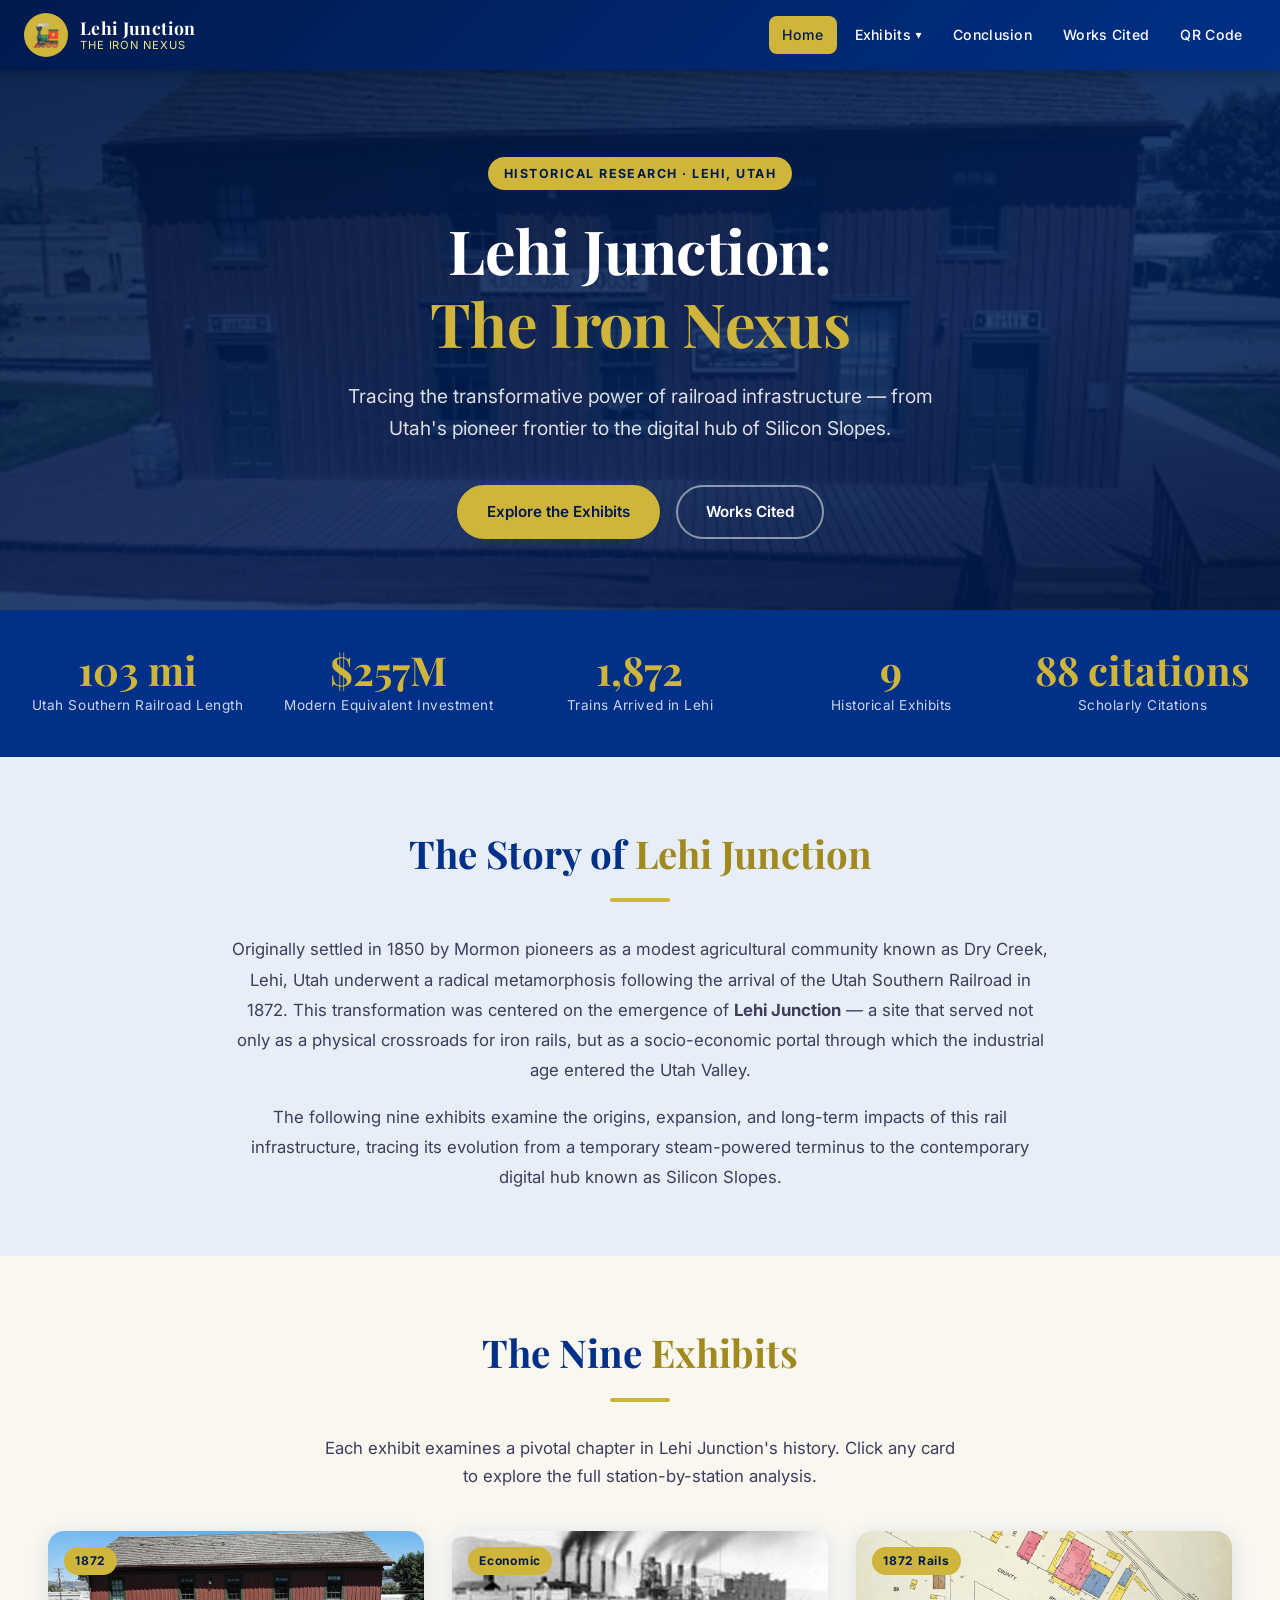
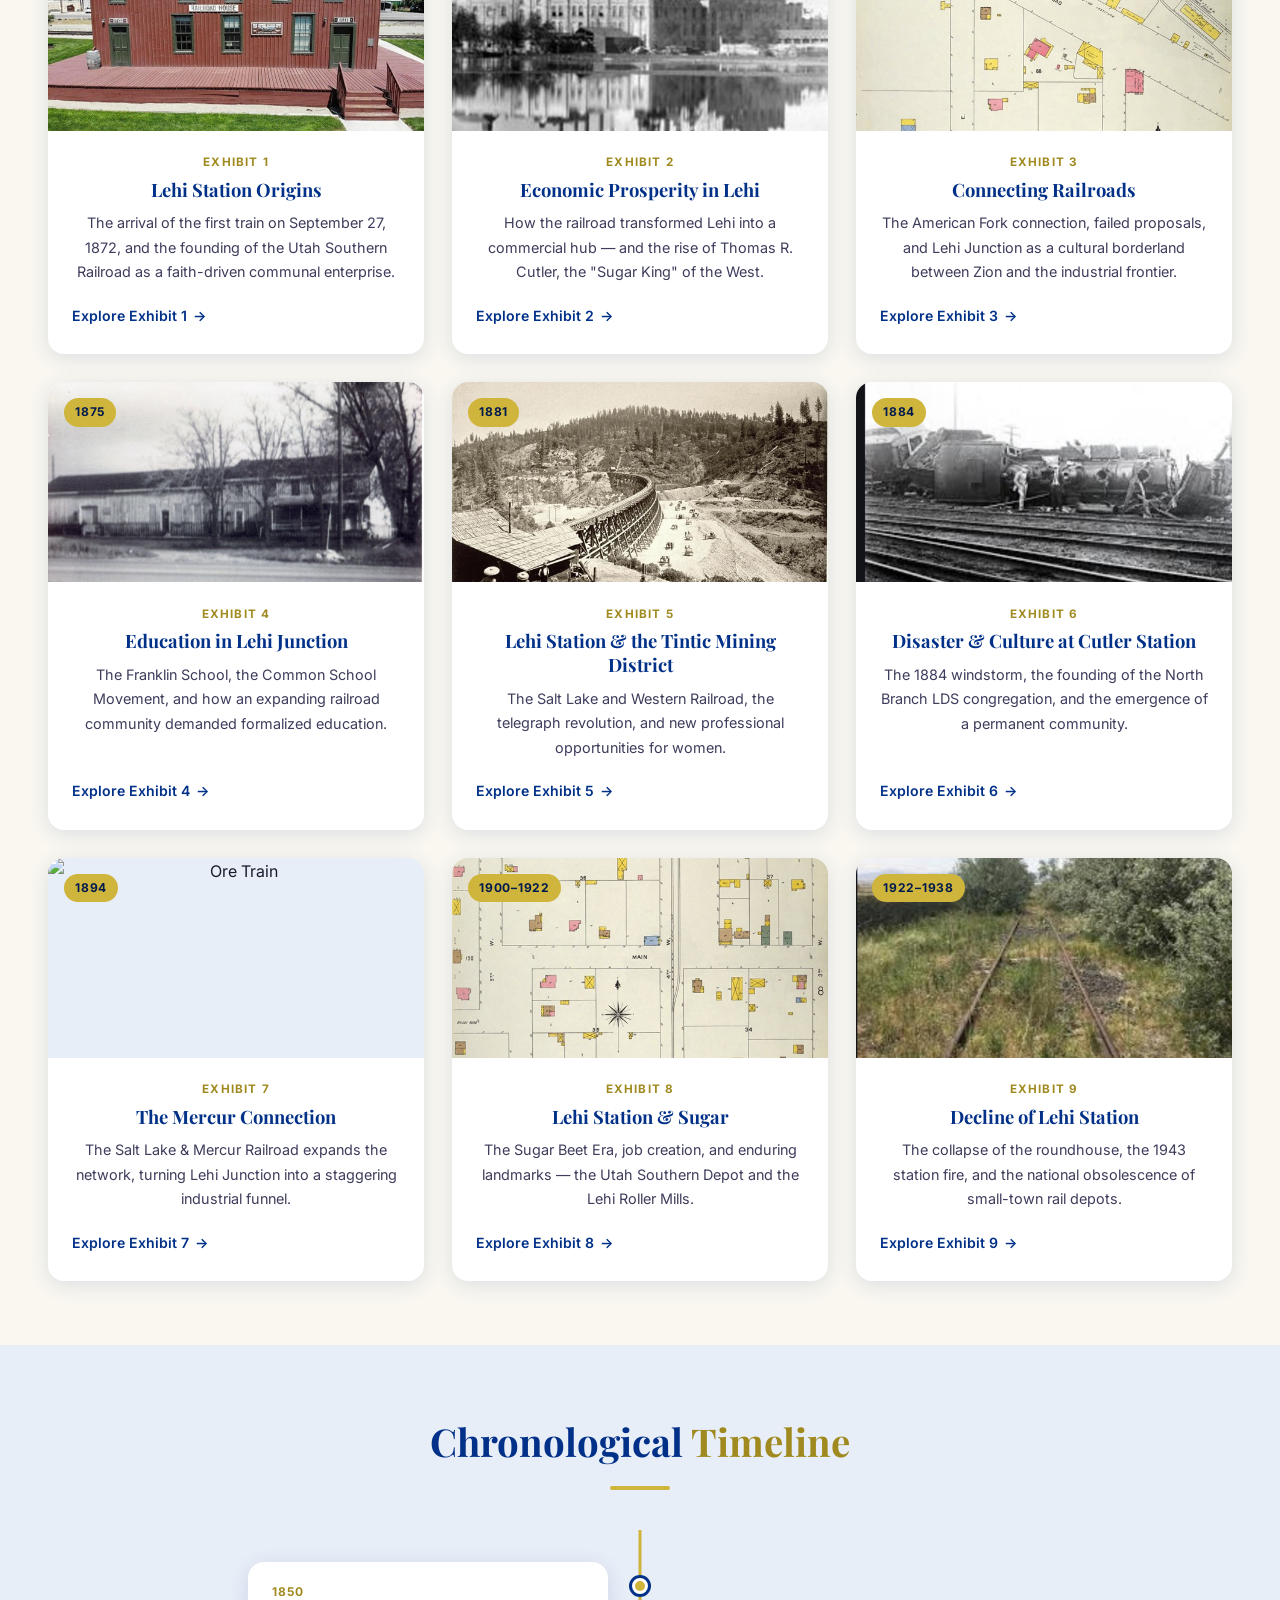
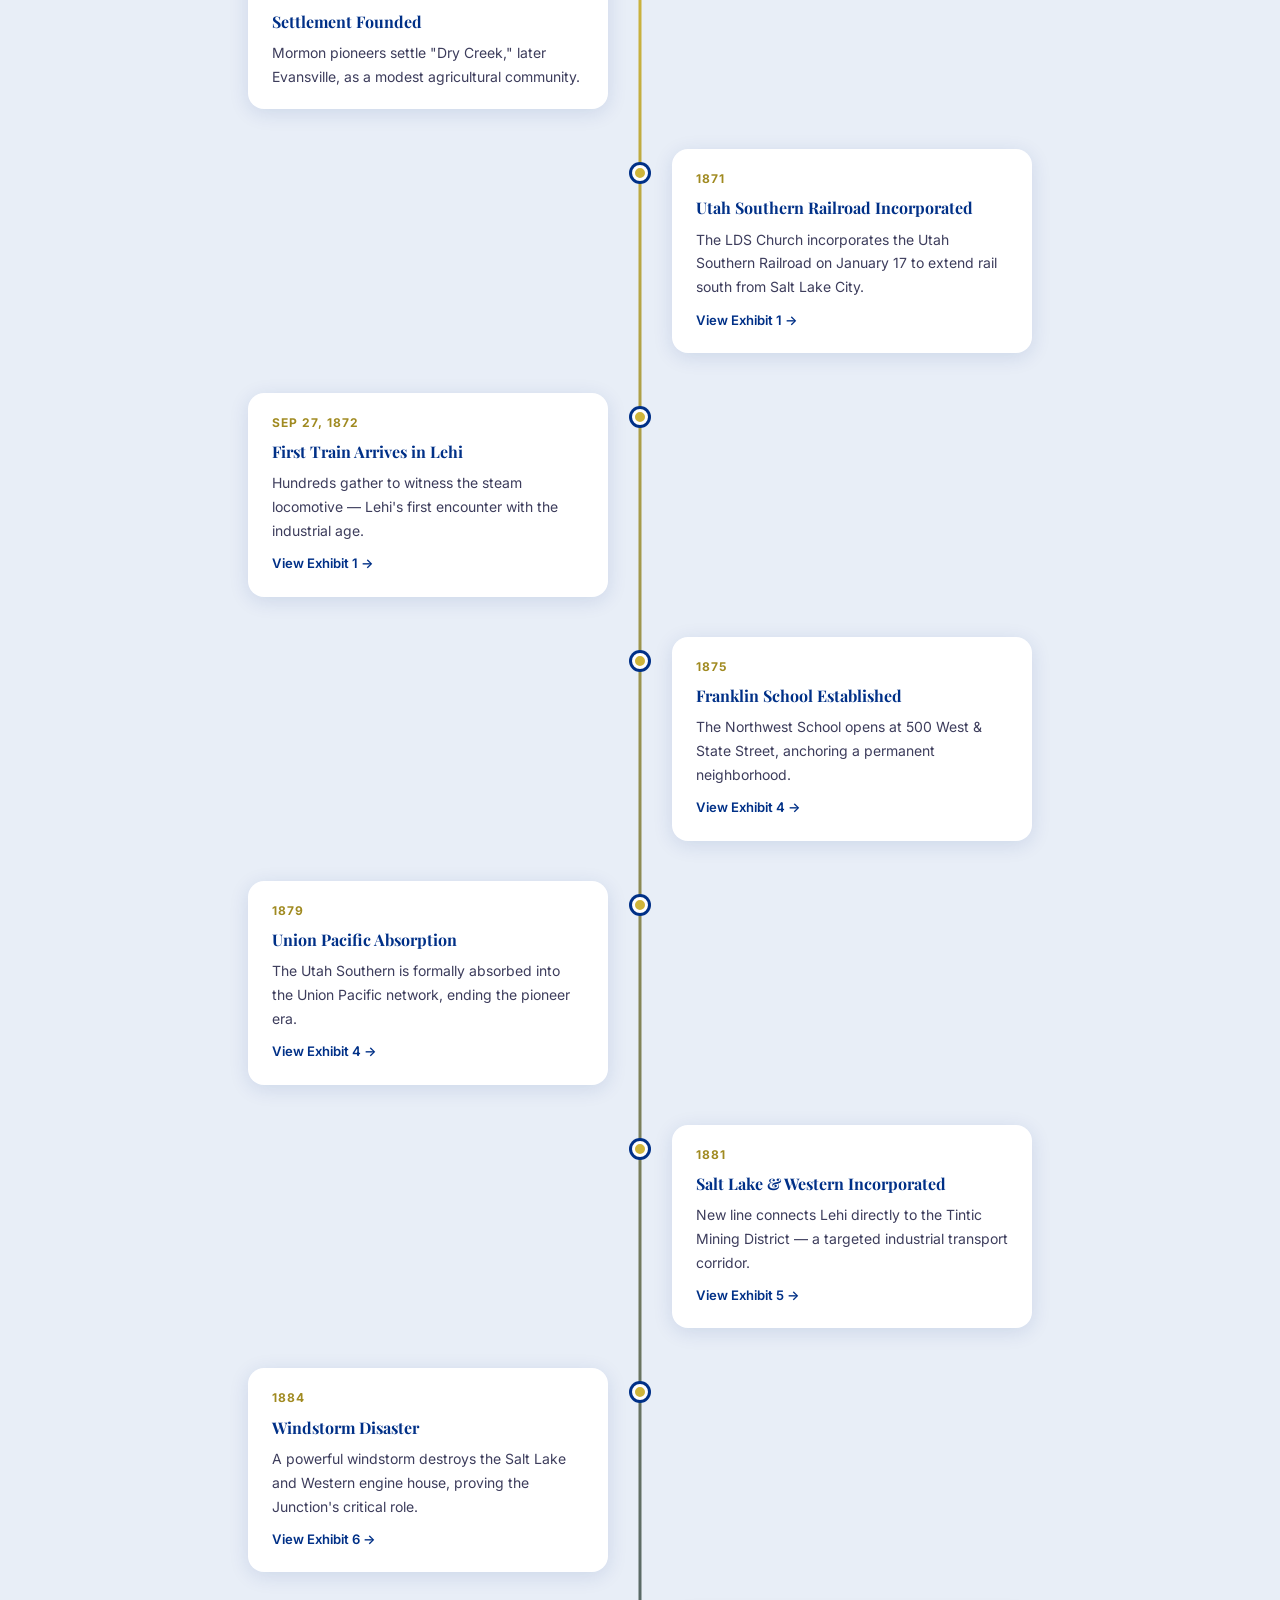
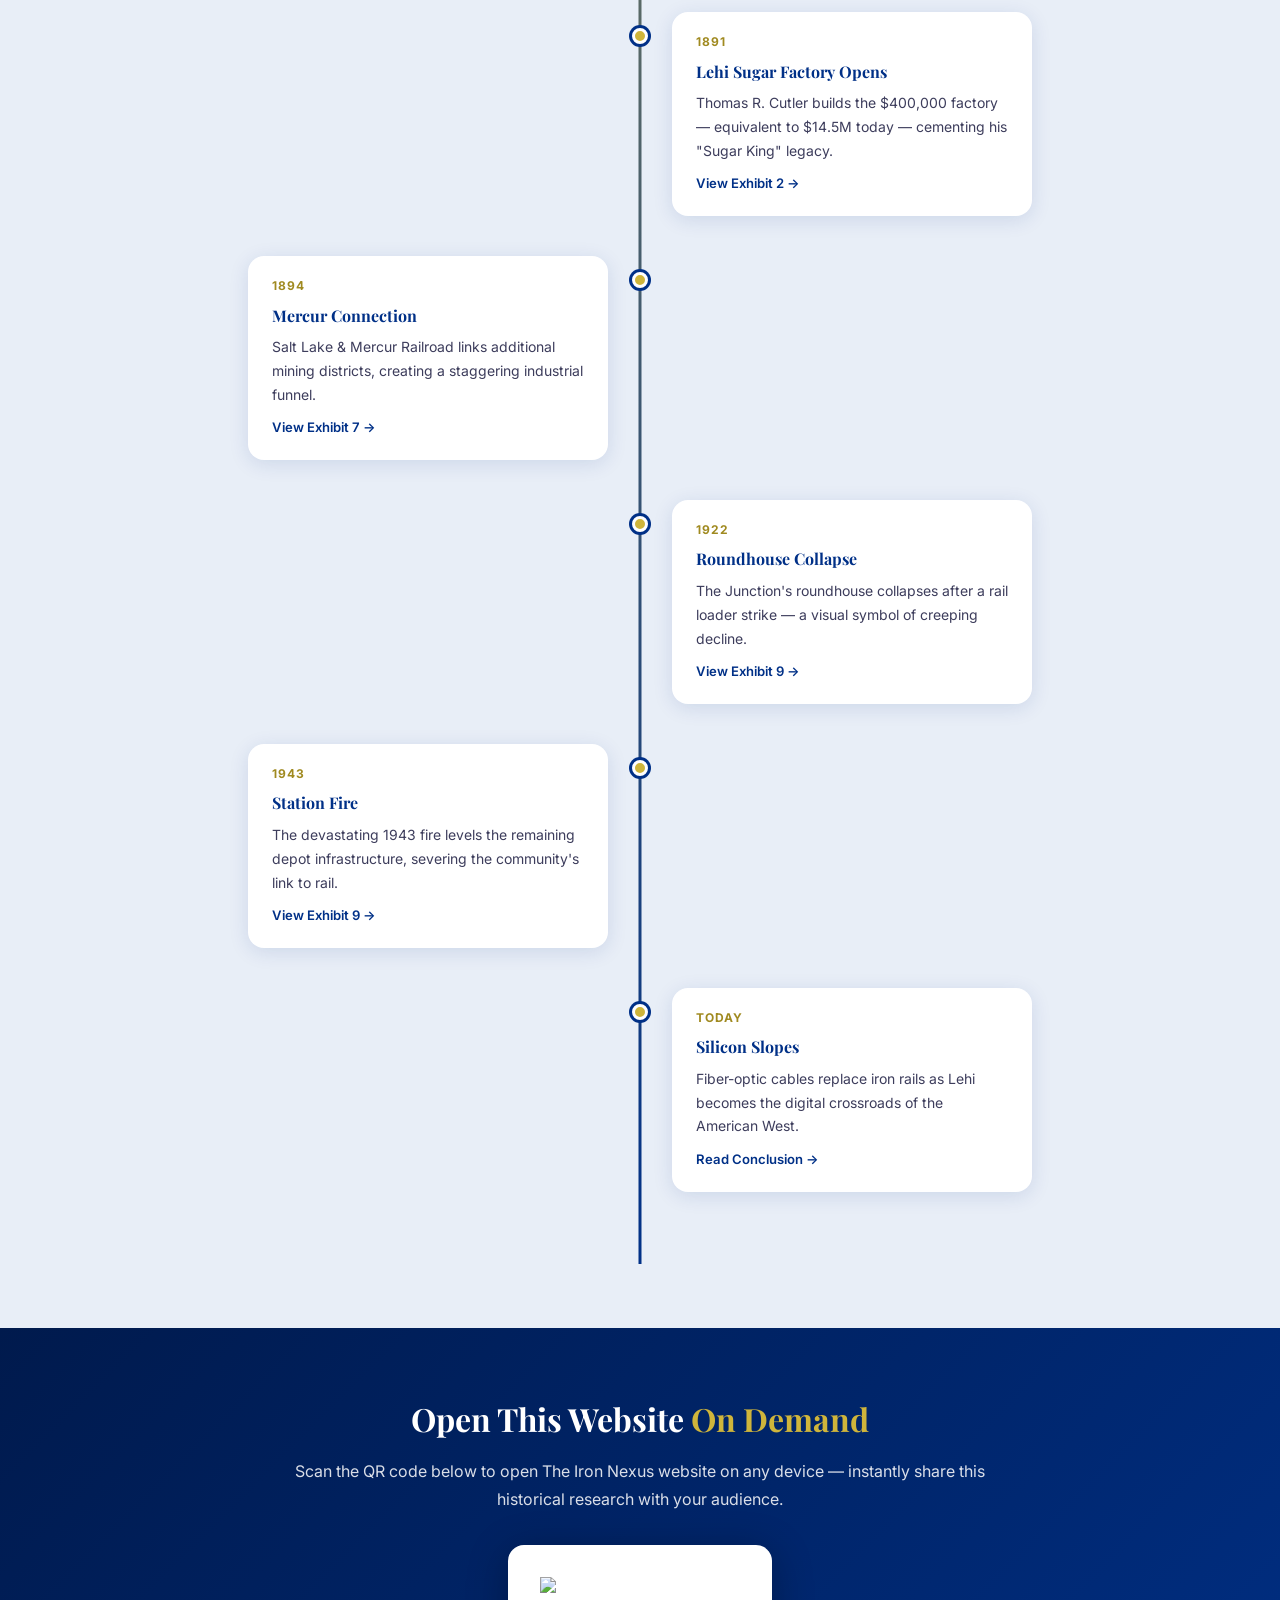
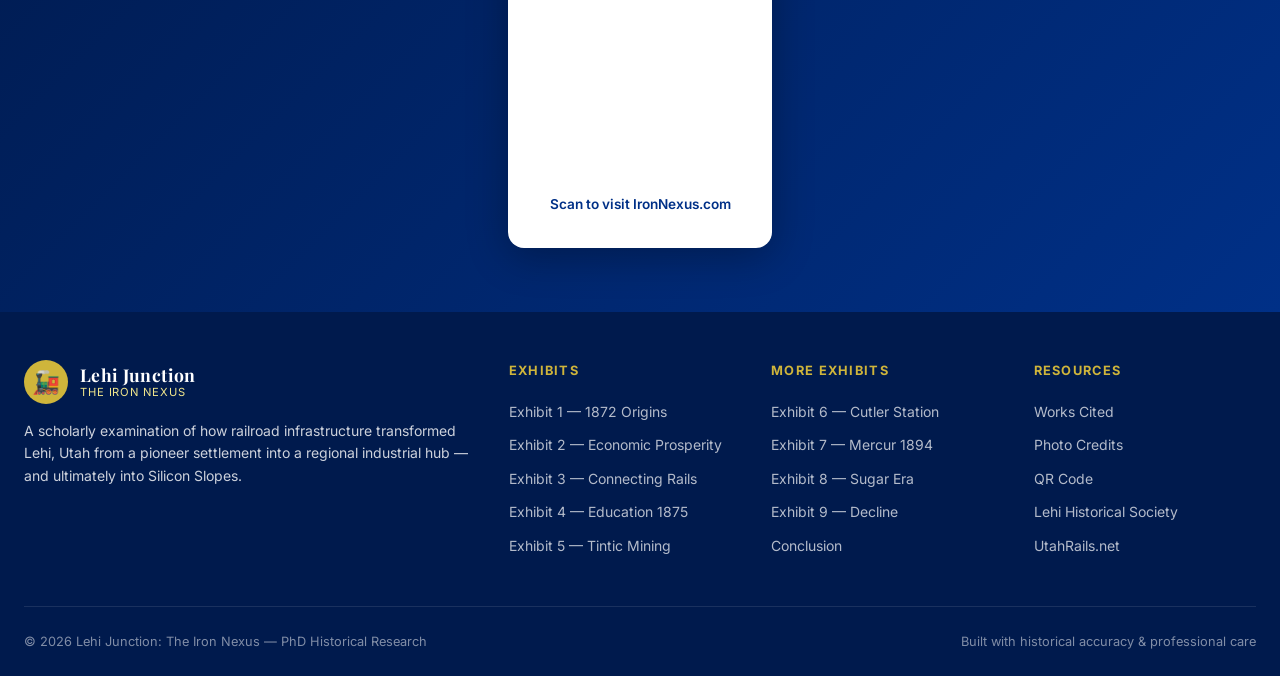
==== commit 09875101: "Move depot photo to homepage hero; remove pull-quote quotation marks; remove Victorian Eclectic quot" ====
--- a/index.html
+++ b/index.html
@@ -51,14 +51,18 @@
   </header>
 
   <!-- HERO -->
-  <section class="hero" aria-label="Introduction">
-    <div class="hero-inner">
-      <span class="hero-eyebrow">PhD Historical Research · Lehi, Utah</span>
-      <h1>Lehi Junction:<br/><span>The Iron Nexus</span></h1>
-      <p class="hero-subtitle">Tracing the transformative power of railroad infrastructure — from Utah's pioneer frontier to the digital hub of Silicon Slopes.</p>
-      <div class="hero-cta-group">
-        <a href="#exhibits" class="btn btn-primary">Explore the Exhibits</a>
-        <a href="works-cited.html" class="btn btn-outline">Works Cited</a>
+  <section class="hero hero--photo" aria-label="Introduction">
+    <div class="hero-bg">
+      <img class="hero-bg-img" src="images/Utah_Southren_Rail_Depot.jpg" alt="The Utah Southern Railroad Depot, Lehi, Utah" />
+      <div class="hero-bg-overlay" aria-hidden="true"></div>
+      <div class="hero-inner">
+        <span class="hero-eyebrow">Historical Research · Lehi, Utah</span>
+        <h1>Lehi Junction:<br/><span>The Iron Nexus</span></h1>
+        <p class="hero-subtitle">Tracing the transformative power of railroad infrastructure — from Utah's pioneer frontier to the digital hub of Silicon Slopes.</p>
+        <div class="hero-cta-group">
+          <a href="#exhibits" class="btn btn-primary">Explore the Exhibits</a>
+          <a href="works-cited.html" class="btn btn-outline">Works Cited</a>
+        </div>
       </div>
     </div>
   </section>
--- a/css/styles.css
+++ b/css/styles.css
@@ -205,6 +205,48 @@
   inset: 0;
   background: url("data:image/svg+xml,%3Csvg width='60' height='60' viewBox='0 0 60 60' xmlns='http://www.w3.org/2000/svg'%3E%3Cg fill='none' fill-rule='evenodd'%3E%3Cg fill='%23CFB53B' fill-opacity='0.04'%3E%3Cpath d='M36 34v-4h-2v4h-4v2h4v4h2v-4h4v-2h-4zm0-30V0h-2v4h-4v2h4v4h2V6h4V4h-4zM6 34v-4H4v4H0v2h4v4h2v-4h4v-2H6zM6 4V0H4v4H0v2h4v4h2V6h4V4H6z'/%3E%3C/g%3E%3C/g%3E%3C/svg%3E");
 }
+/* Hero with depot photo background */
+.hero--photo {
+  background: none;
+  padding: 0;
+}
+.hero--photo .hero-bg {
+  position: relative;
+  min-height: 540px;
+  display: flex;
+  align-items: center;
+  justify-content: center;
+  overflow: hidden;
+}
+.hero--photo .hero-bg-img {
+  position: absolute;
+  inset: 0;
+  width: 100%;
+  height: 100%;
+  object-fit: cover;
+  object-position: center 40%;
+  display: block;
+  filter: brightness(0.38) saturate(0.8);
+}
+.hero--photo .hero-bg-overlay {
+  position: absolute;
+  inset: 0;
+  background: linear-gradient(160deg, rgba(0,26,77,0.72) 0%, rgba(0,48,135,0.55) 60%, rgba(0,26,77,0.8) 100%);
+  pointer-events: none;
+}
+.hero--photo .hero-inner {
+  position: relative;
+  z-index: 2;
+  padding: 5rem 1.5rem 4rem;
+  width: 100%;
+  max-width: 880px;
+  margin: 0 auto;
+  text-align: center;
+}
+.hero--photo::before { display: none; }
+@media (max-width: 768px) {
+  .hero--photo .hero-bg { min-height: 420px; }
+}
 .hero-inner { max-width: 880px; margin: 0 auto; position: relative; }
 .hero-eyebrow {
   display: inline-block;
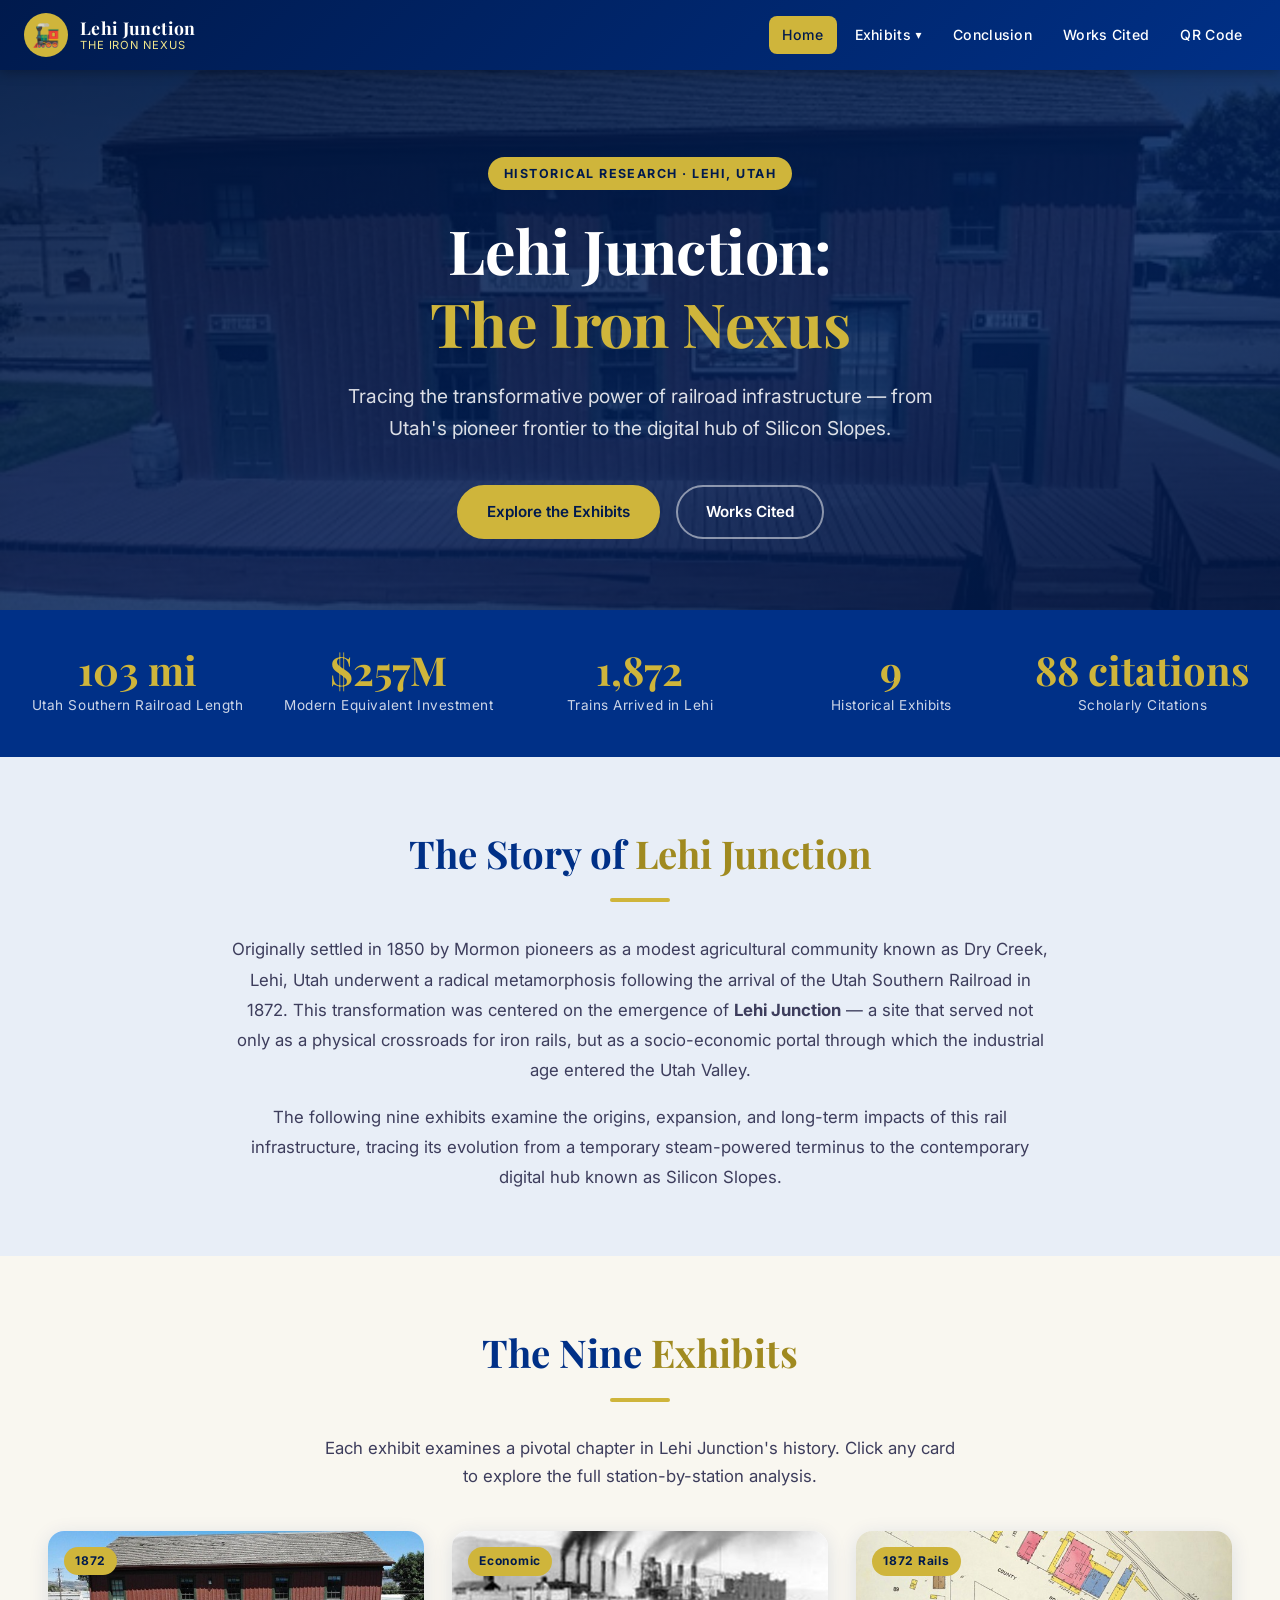
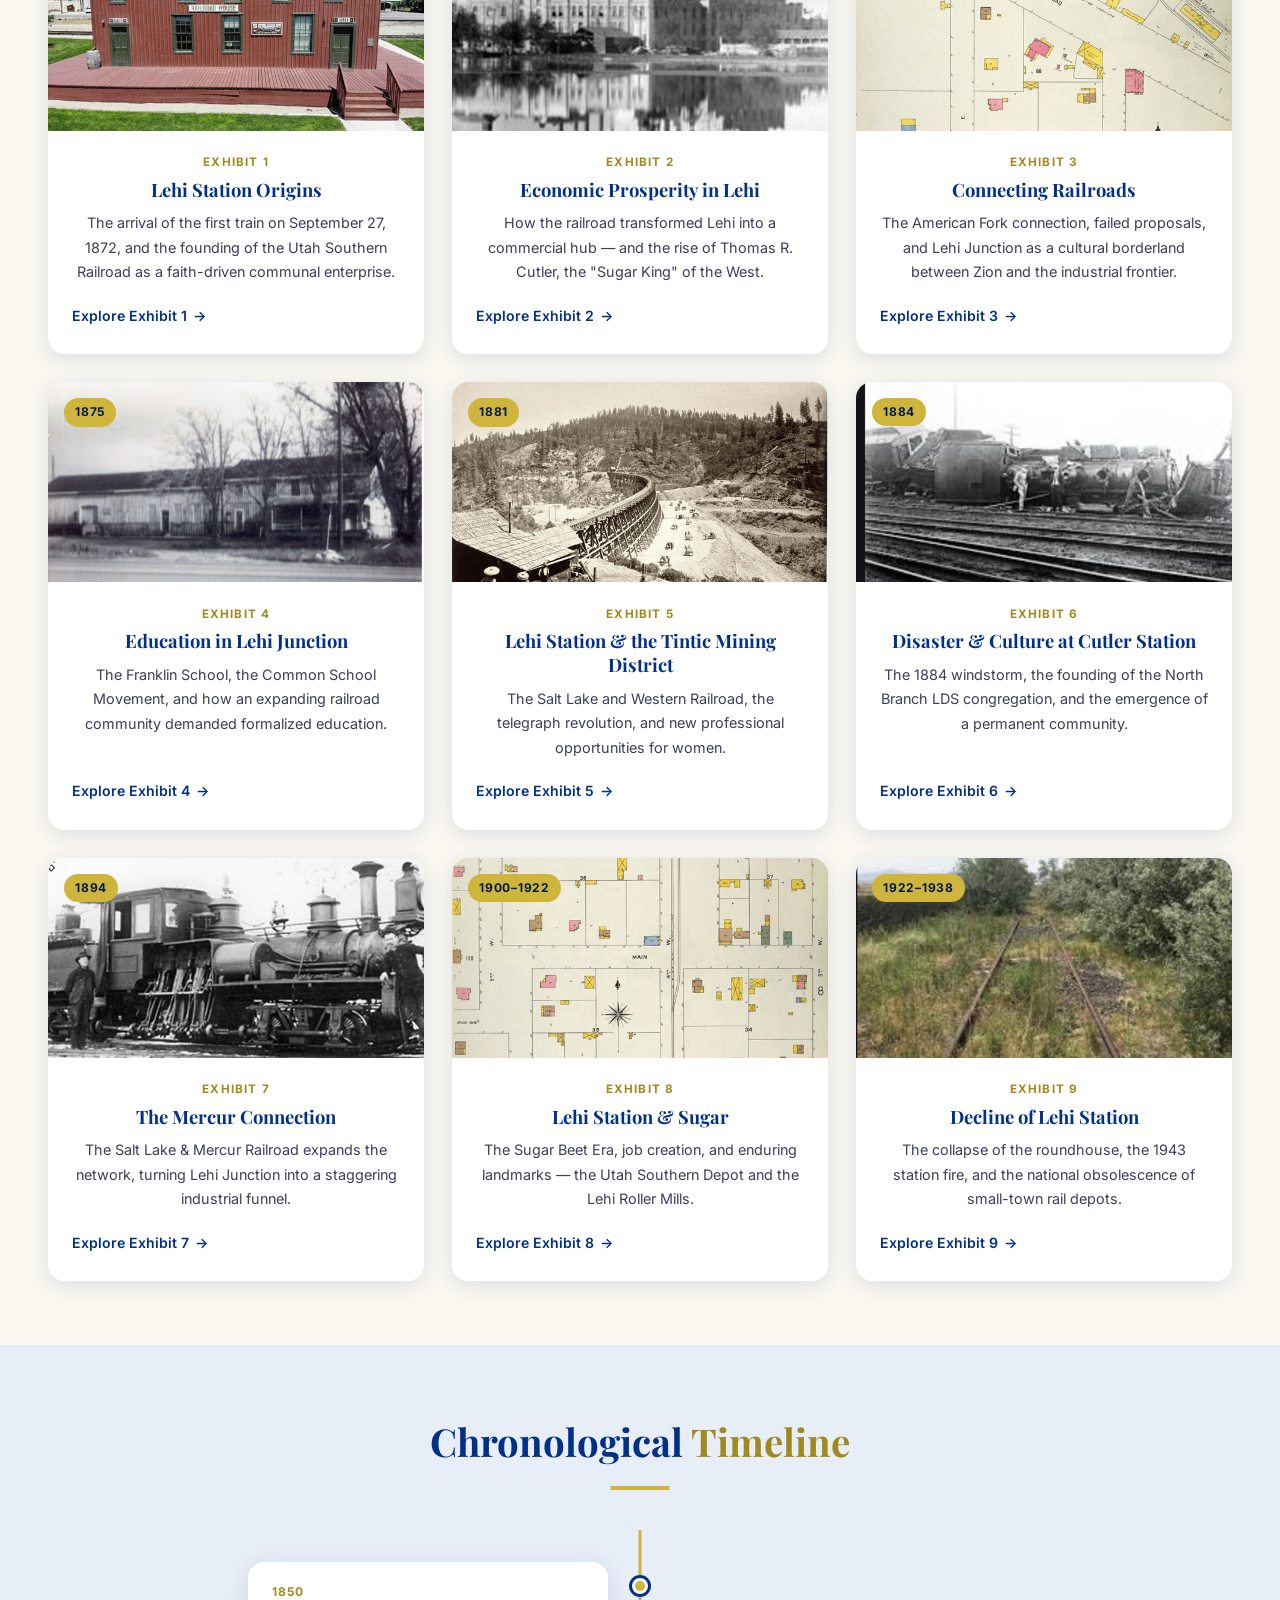
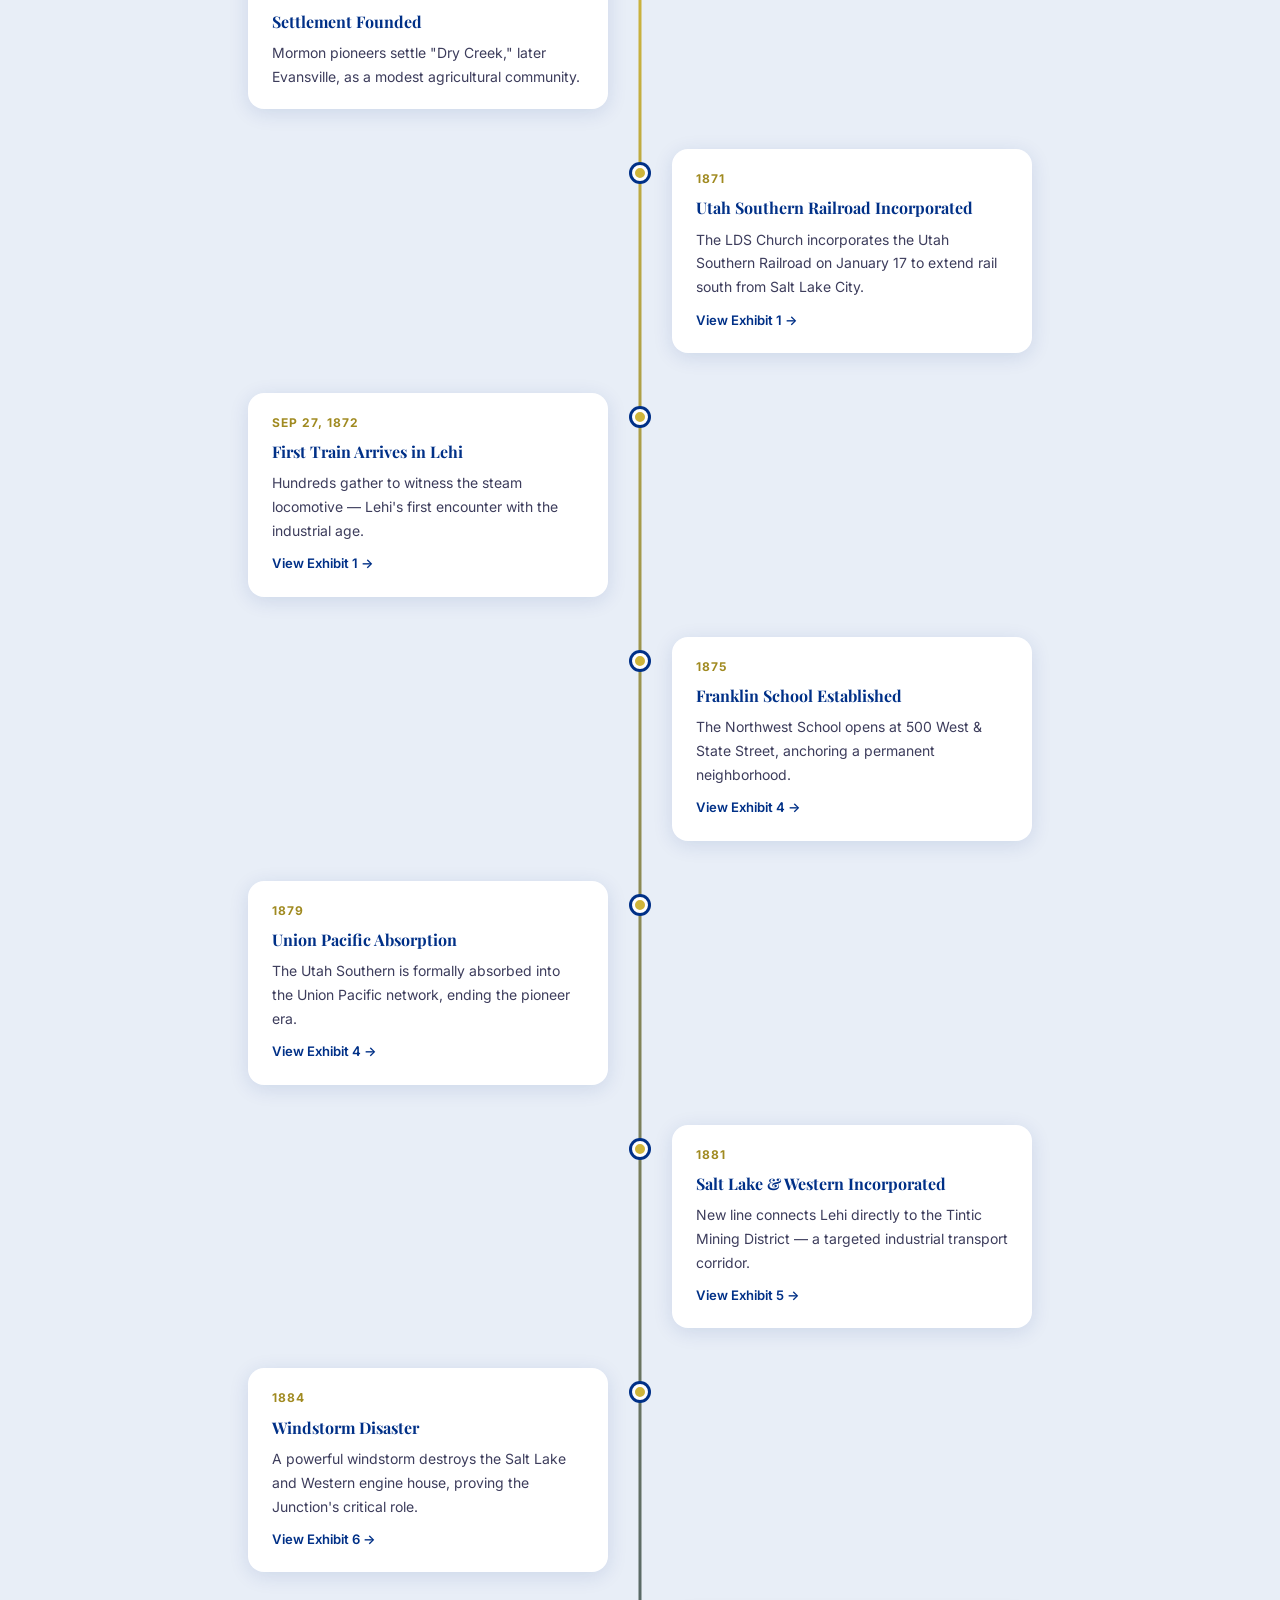
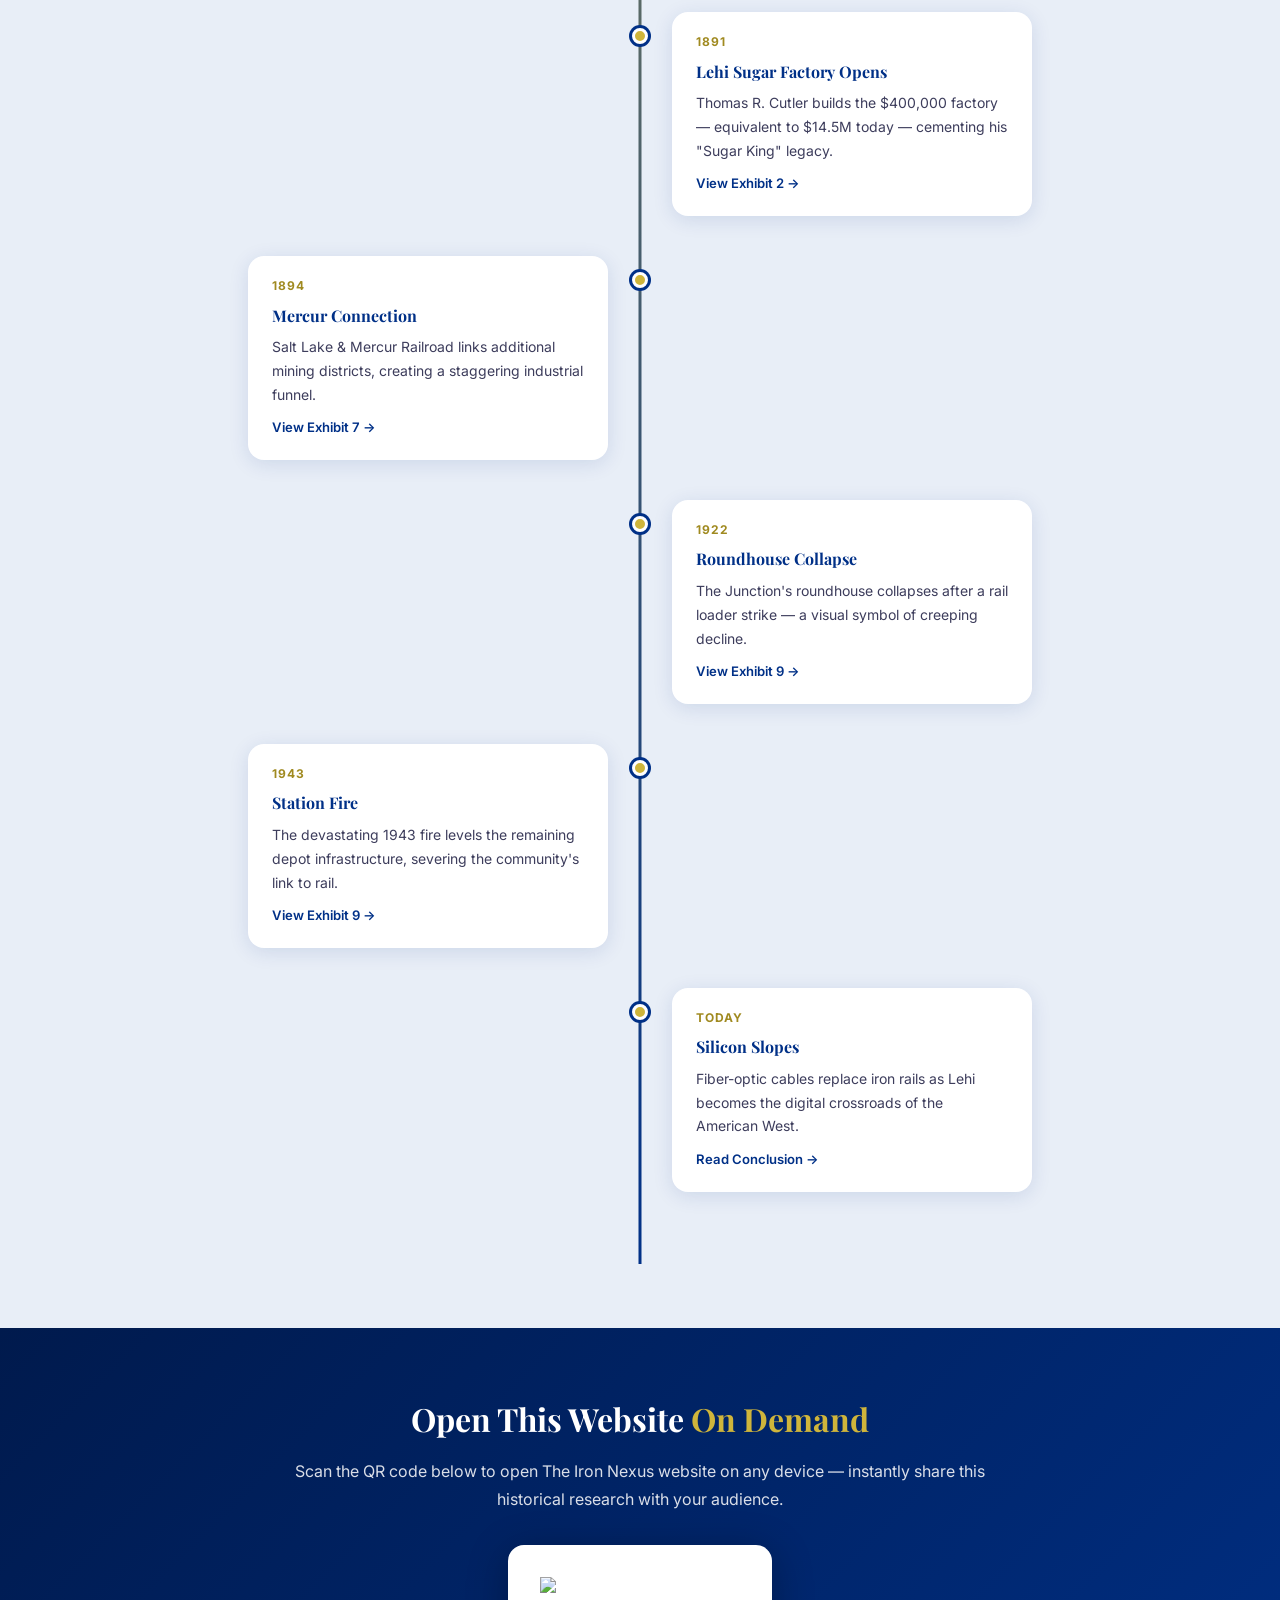
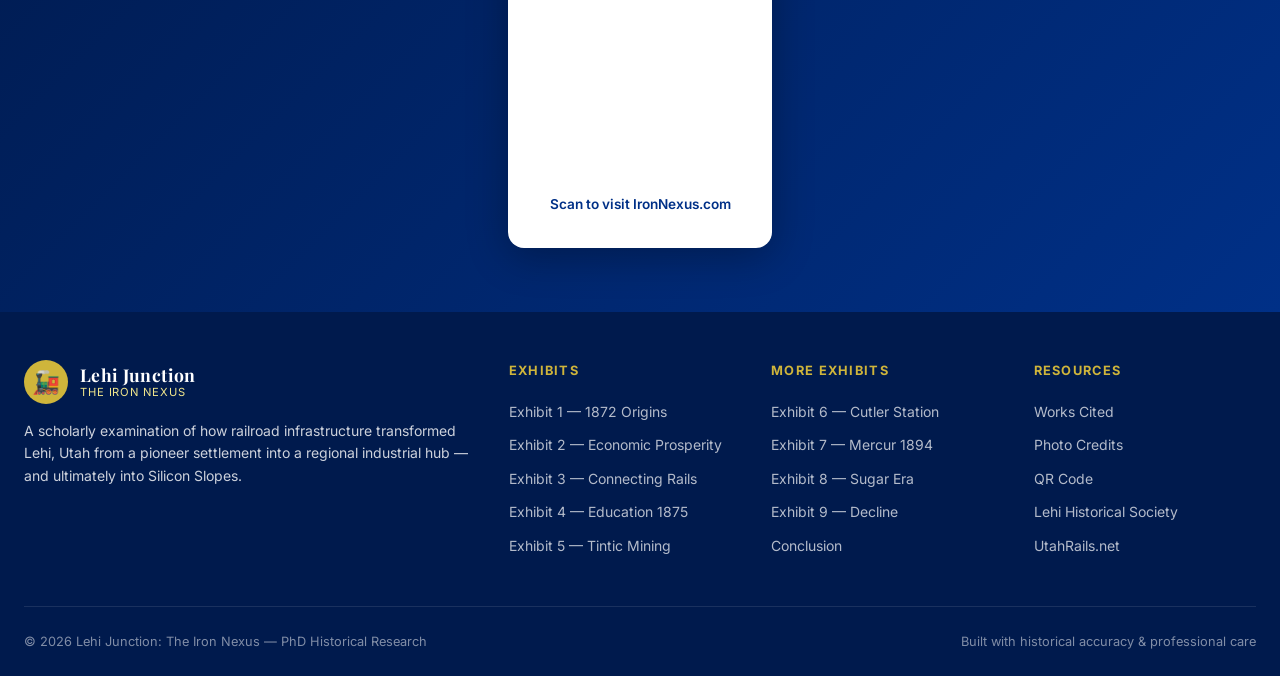
==== commit 9fdef8dc: "Fix .jpeg -> .jpg file extension mismatches for Picture25 and picture27" ====
--- a/index.html
+++ b/index.html
@@ -199,7 +199,7 @@
 
           <article class="exhibit-card">
             <div class="card-thumb">
-              <img src="images/Picture25.jpeg" alt="Ore Train" loading="lazy" />
+              <img src="images/Picture25.jpg" alt="Ore Train" loading="lazy" />
               <span class="card-year-badge">1894</span>
             </div>
             <div class="card-body">
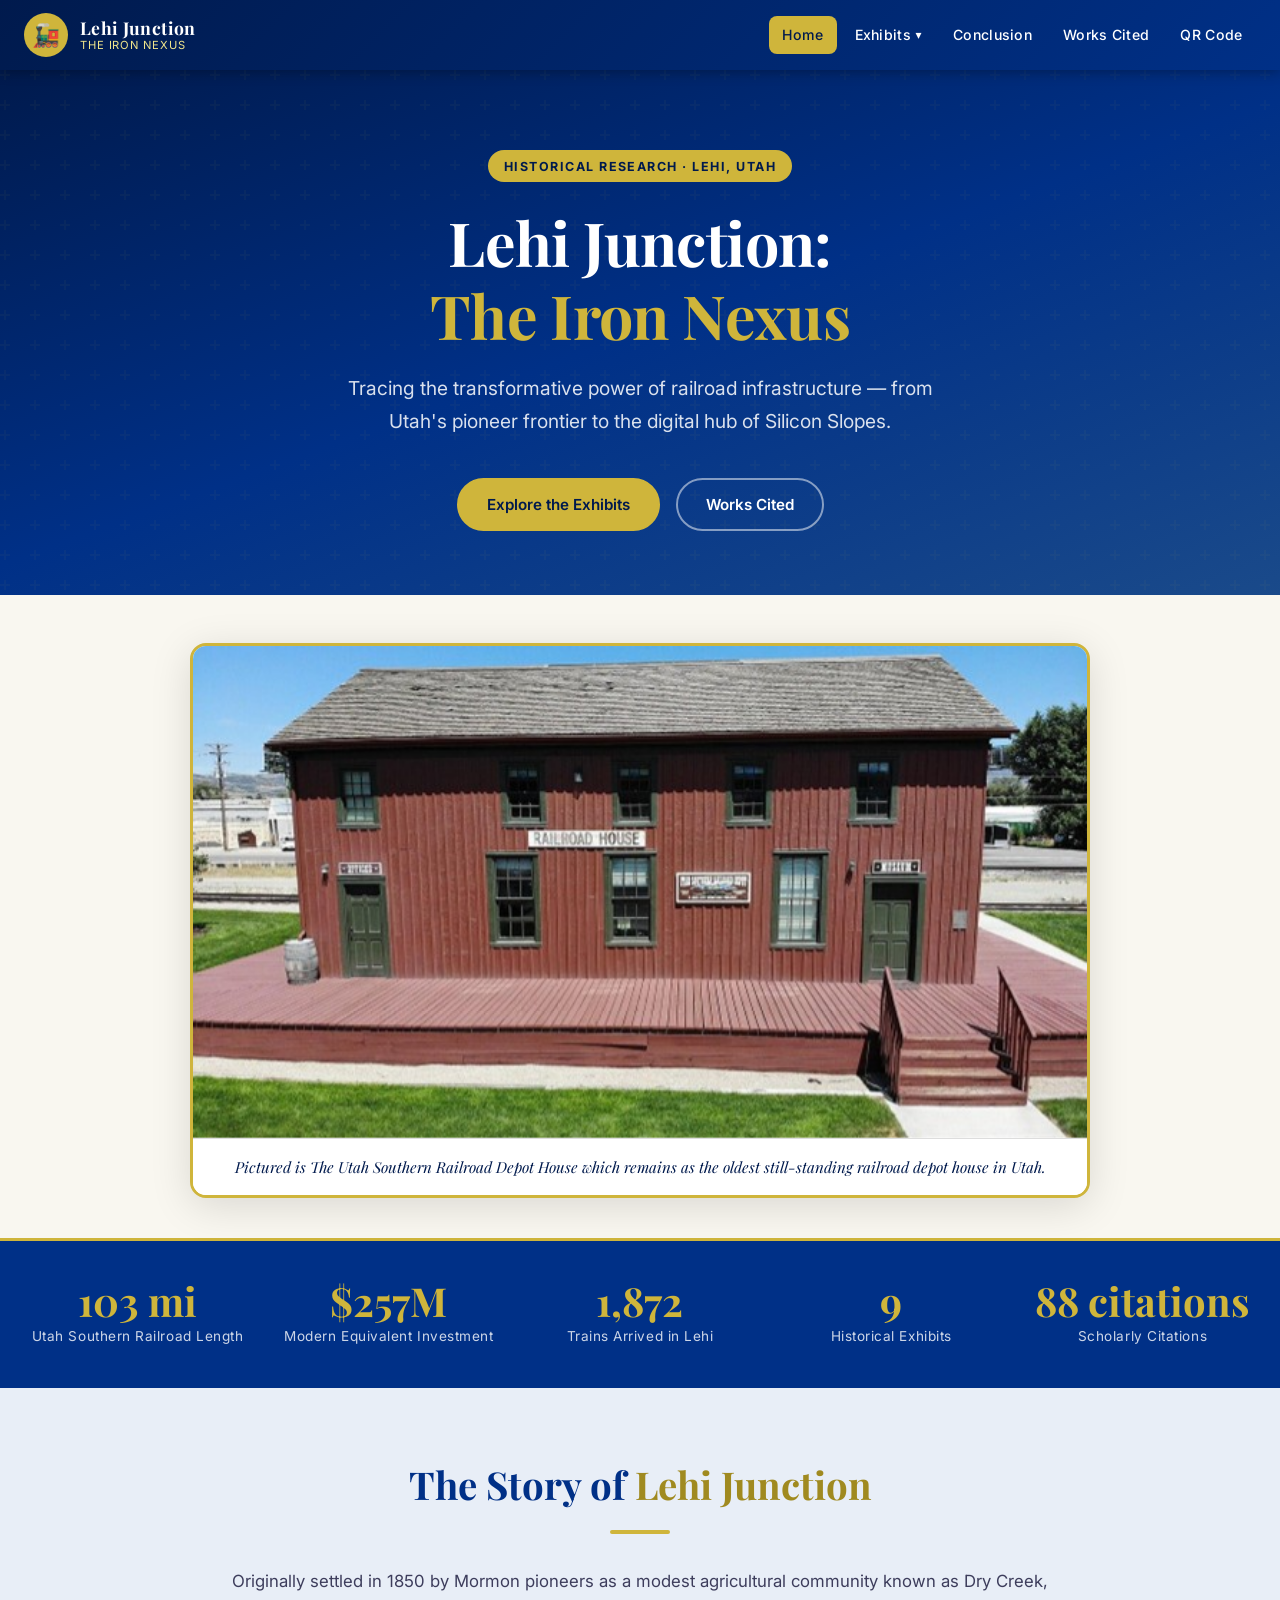
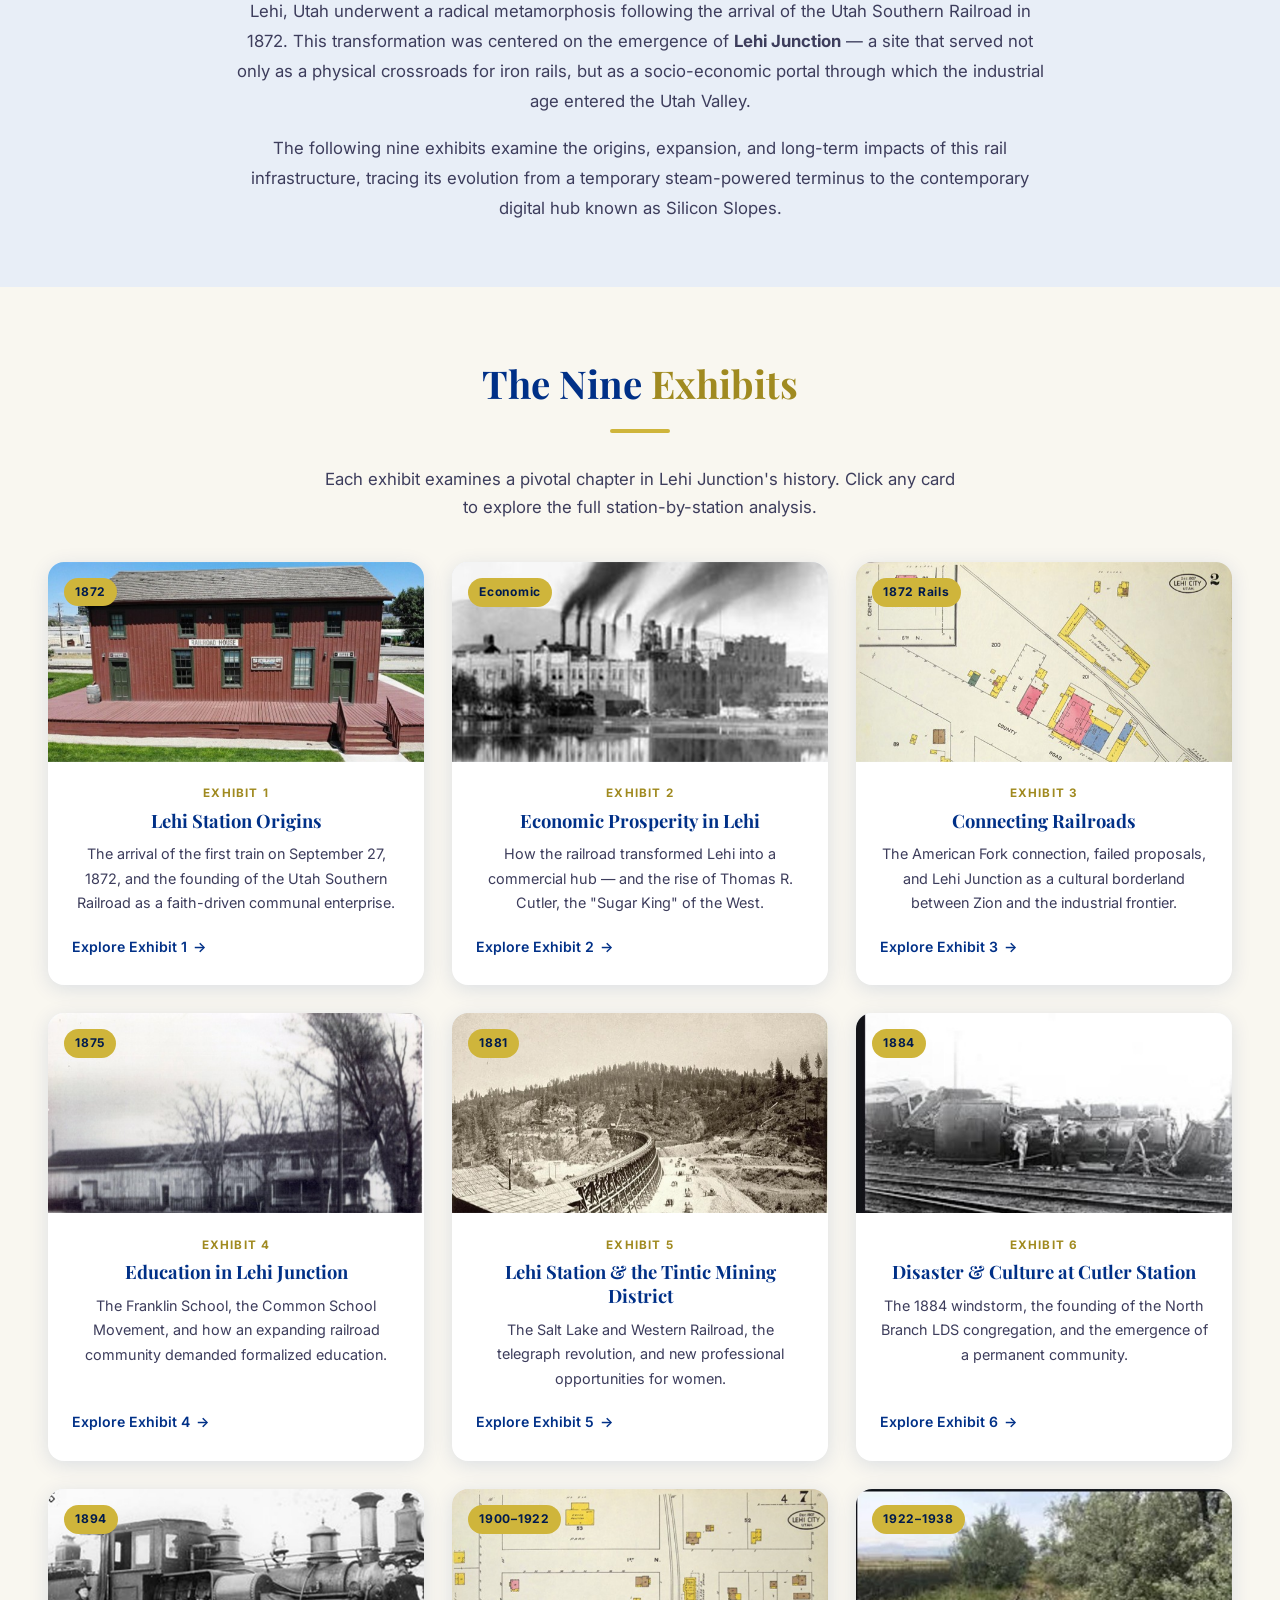
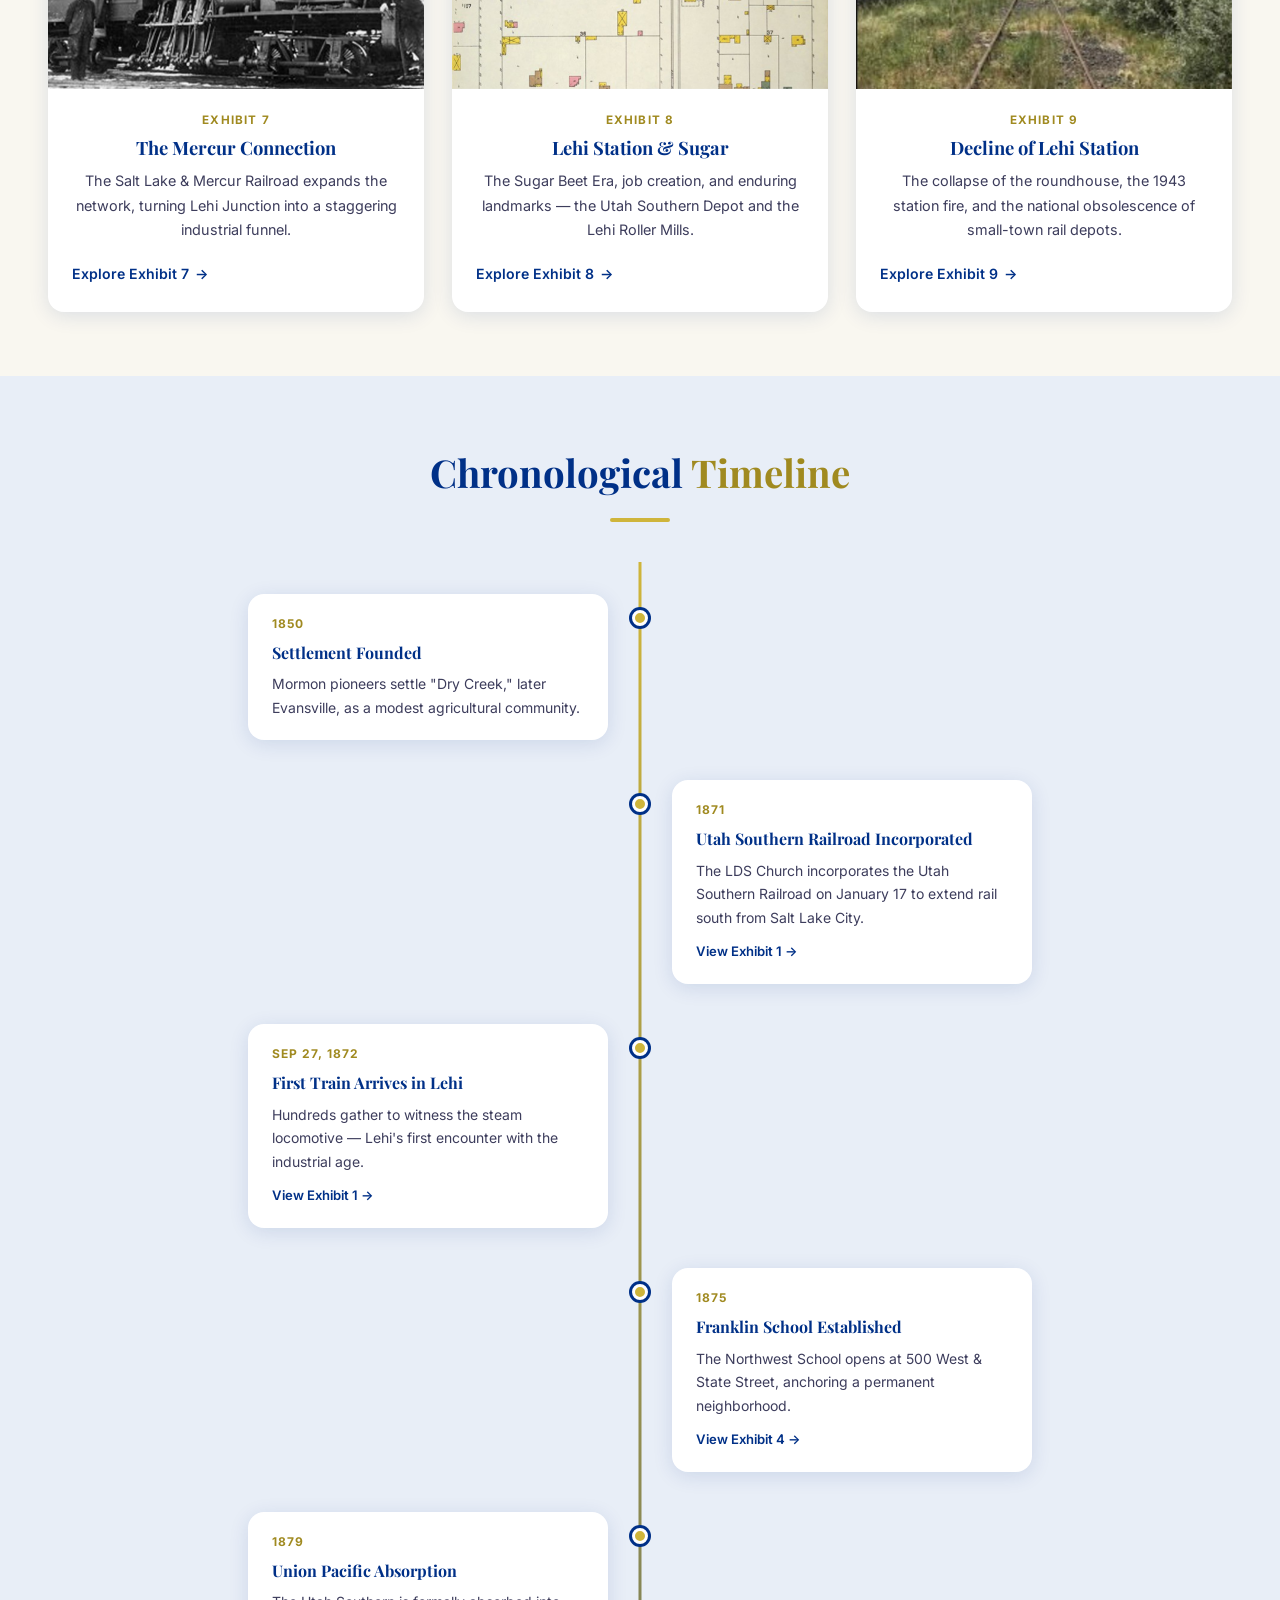
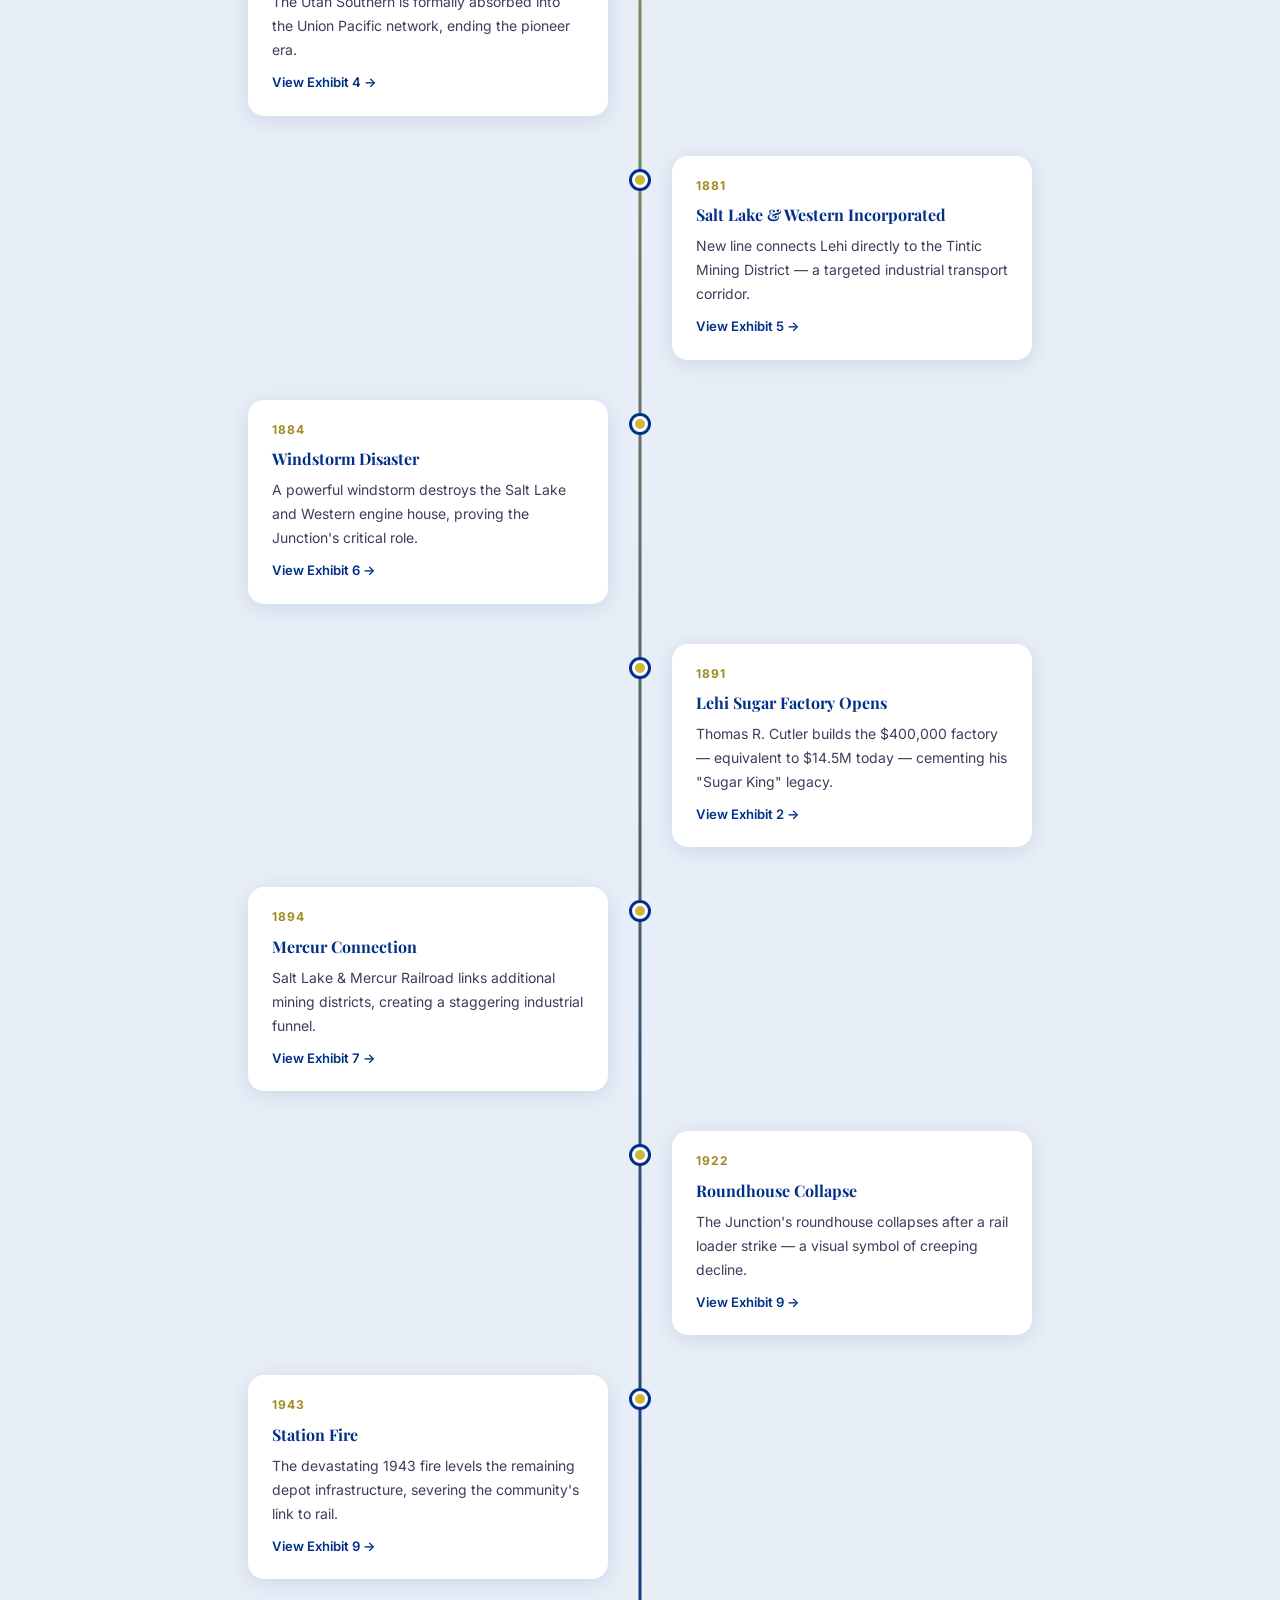
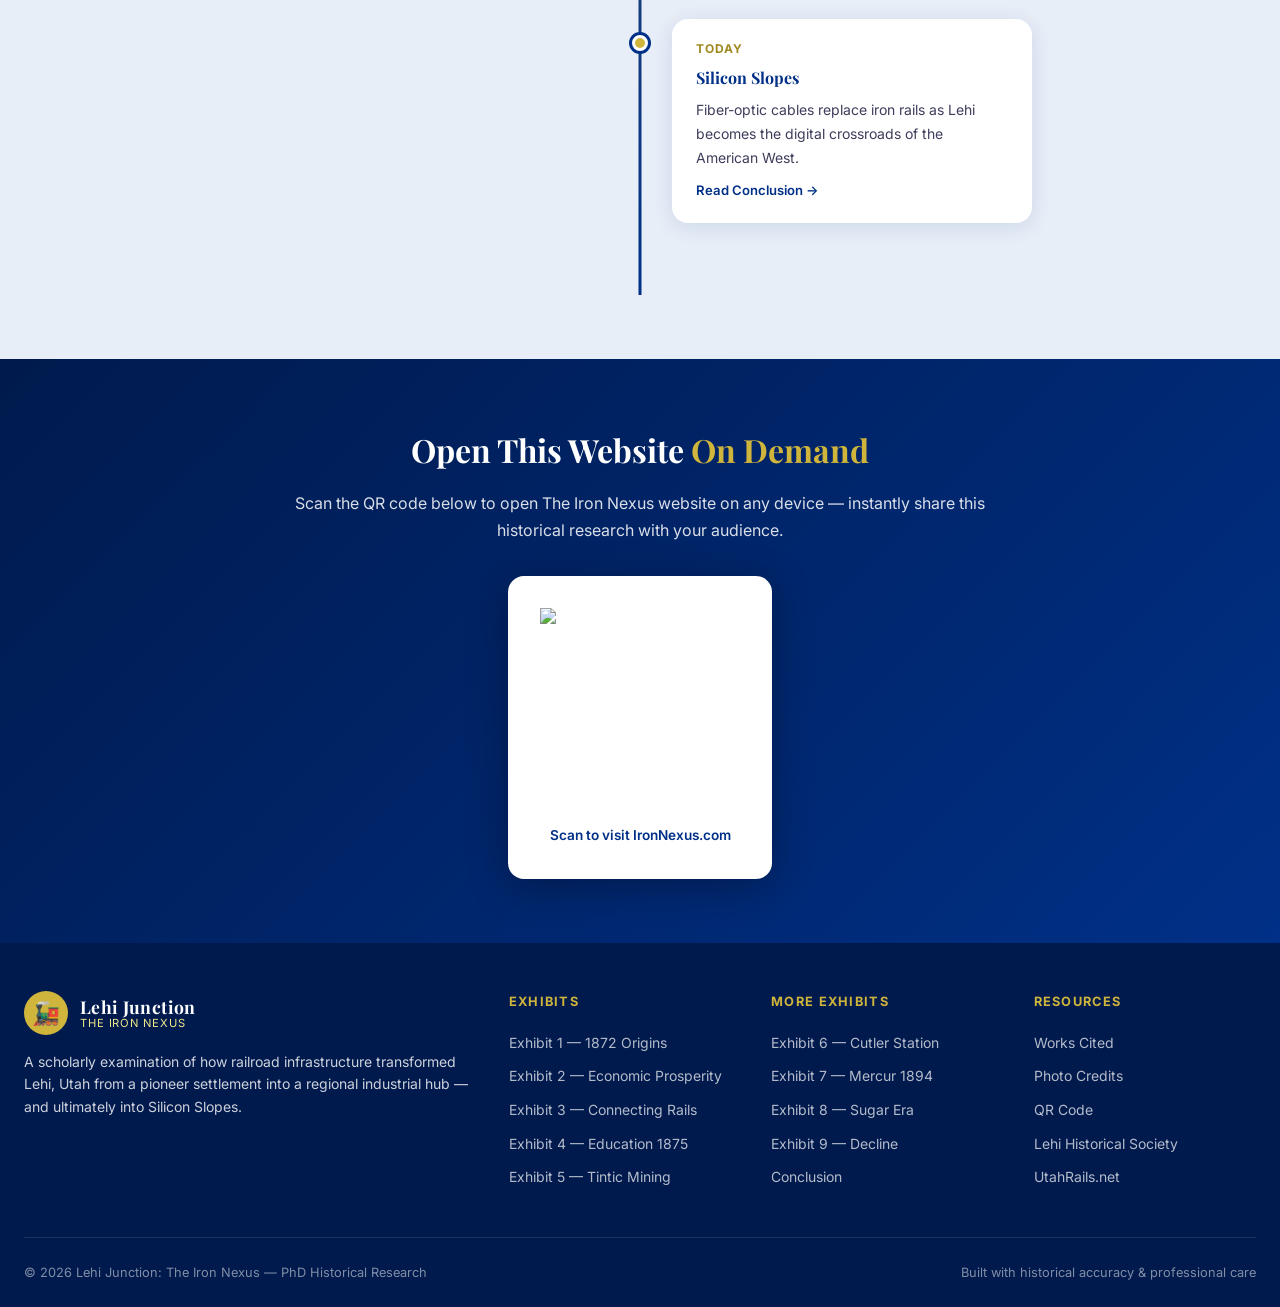
==== commit 65f44fa9: "Show depot photo as clear featured image on home page with caption; fix exhibit image sharpness site" ====
--- a/index.html
+++ b/index.html
@@ -51,19 +51,25 @@
   </header>
 
   <!-- HERO -->
-  <section class="hero hero--photo" aria-label="Introduction">
-    <div class="hero-bg">
-      <img class="hero-bg-img" src="images/Utah_Southren_Rail_Depot.jpg" alt="The Utah Southern Railroad Depot, Lehi, Utah" />
-      <div class="hero-bg-overlay" aria-hidden="true"></div>
-      <div class="hero-inner">
-        <span class="hero-eyebrow">Historical Research · Lehi, Utah</span>
-        <h1>Lehi Junction:<br/><span>The Iron Nexus</span></h1>
-        <p class="hero-subtitle">Tracing the transformative power of railroad infrastructure — from Utah's pioneer frontier to the digital hub of Silicon Slopes.</p>
-        <div class="hero-cta-group">
-          <a href="#exhibits" class="btn btn-primary">Explore the Exhibits</a>
-          <a href="works-cited.html" class="btn btn-outline">Works Cited</a>
-        </div>
-      </div>
+  <section class="hero" aria-label="Introduction">
+    <div class="hero-inner">
+      <span class="hero-eyebrow">Historical Research · Lehi, Utah</span>
+      <h1>Lehi Junction:<br/><span>The Iron Nexus</span></h1>
+      <p class="hero-subtitle">Tracing the transformative power of railroad infrastructure — from Utah's pioneer frontier to the digital hub of Silicon Slopes.</p>
+      <div class="hero-cta-group">
+        <a href="#exhibits" class="btn btn-primary">Explore the Exhibits</a>
+        <a href="works-cited.html" class="btn btn-outline">Works Cited</a>
+      </div>
+    </div>
+  </section>
+
+  <!-- DEPOT FEATURED IMAGE -->
+  <section class="depot-feature" aria-label="Utah Southern Railroad Depot">
+    <div class="container">
+      <figure class="depot-figure">
+        <img src="images/Utah_Southren_Rail_Depot.jpg" alt="The Utah Southern Railroad Depot House, Lehi, Utah — the oldest still-standing railroad depot house in Utah" />
+        <figcaption>Pictured is The Utah Southern Railroad Depot House which remains as the oldest still-standing railroad depot house in Utah.</figcaption>
+      </figure>
     </div>
   </section>
 
--- a/css/styles.css
+++ b/css/styles.css
@@ -205,47 +205,39 @@
   inset: 0;
   background: url("data:image/svg+xml,%3Csvg width='60' height='60' viewBox='0 0 60 60' xmlns='http://www.w3.org/2000/svg'%3E%3Cg fill='none' fill-rule='evenodd'%3E%3Cg fill='%23CFB53B' fill-opacity='0.04'%3E%3Cpath d='M36 34v-4h-2v4h-4v2h4v4h2v-4h4v-2h-4zm0-30V0h-2v4h-4v2h4v4h2V6h4V4h-4zM6 34v-4H4v4H0v2h4v4h2v-4h4v-2H6zM6 4V0H4v4H0v2h4v4h2V6h4V4H6z'/%3E%3C/g%3E%3C/g%3E%3C/svg%3E");
 }
-/* Hero with depot photo background */
-.hero--photo {
-  background: none;
-  padding: 0;
-}
-.hero--photo .hero-bg {
-  position: relative;
-  min-height: 540px;
-  display: flex;
-  align-items: center;
-  justify-content: center;
+/* ── Depot Featured Image (Home Page) ── */
+.depot-feature {
+  background: var(--off-white);
+  padding: 3rem 1.5rem 2.5rem;
+  border-bottom: 3px solid var(--gold-primary);
+}
+.depot-figure {
+  max-width: 900px;
+  margin: 0 auto;
+  background: var(--white);
+  border-radius: var(--radius-lg);
   overflow: hidden;
-}
-.hero--photo .hero-bg-img {
-  position: absolute;
-  inset: 0;
+  box-shadow: 0 8px 40px rgba(0,0,0,0.13);
+  border: 3px solid var(--gold-primary);
+}
+.depot-figure img {
   width: 100%;
-  height: 100%;
-  object-fit: cover;
-  object-position: center 40%;
+  height: auto;
   display: block;
-  filter: brightness(0.38) saturate(0.8);
-}
-.hero--photo .hero-bg-overlay {
-  position: absolute;
-  inset: 0;
-  background: linear-gradient(160deg, rgba(0,26,77,0.72) 0%, rgba(0,48,135,0.55) 60%, rgba(0,26,77,0.8) 100%);
-  pointer-events: none;
-}
-.hero--photo .hero-inner {
-  position: relative;
-  z-index: 2;
-  padding: 5rem 1.5rem 4rem;
-  width: 100%;
-  max-width: 880px;
-  margin: 0 auto;
+  image-rendering: auto;
+  -webkit-backface-visibility: hidden;
+  backface-visibility: hidden;
+}
+.depot-figure figcaption {
+  padding: 1rem 1.5rem;
+  font-size: 0.95rem;
+  color: var(--blue-dark);
+  font-family: var(--font-serif);
+  font-style: italic;
+  background: var(--white);
   text-align: center;
-}
-.hero--photo::before { display: none; }
-@media (max-width: 768px) {
-  .hero--photo .hero-bg { min-height: 420px; }
+  border-top: 1px solid var(--border);
+  line-height: 1.6;
 }
 .hero-inner { max-width: 880px; margin: 0 auto; position: relative; }
 .hero-eyebrow {
@@ -428,7 +420,11 @@
   width: 100%;
   height: 100%;
   object-fit: cover;
+  object-position: center top;
   transition: transform 0.4s ease;
+  image-rendering: auto;
+  -webkit-backface-visibility: hidden;
+  backface-visibility: hidden;
 }
 .exhibit-card:hover .card-thumb img { transform: scale(1.05); }
 .card-thumb .card-year-badge {
@@ -566,8 +562,14 @@
 .exhibit-figure img {
   width: 100%;
   height: auto;
-  max-height: 480px;
-  object-fit: cover;
+  max-height: 600px;
+  object-fit: contain;
+  object-position: center center;
+  background: var(--off-white);
+  image-rendering: auto;
+  -webkit-backface-visibility: hidden;
+  backface-visibility: hidden;
+  display: block;
 }
 .exhibit-figure figcaption {
   padding: 0.85rem 1.2rem;
